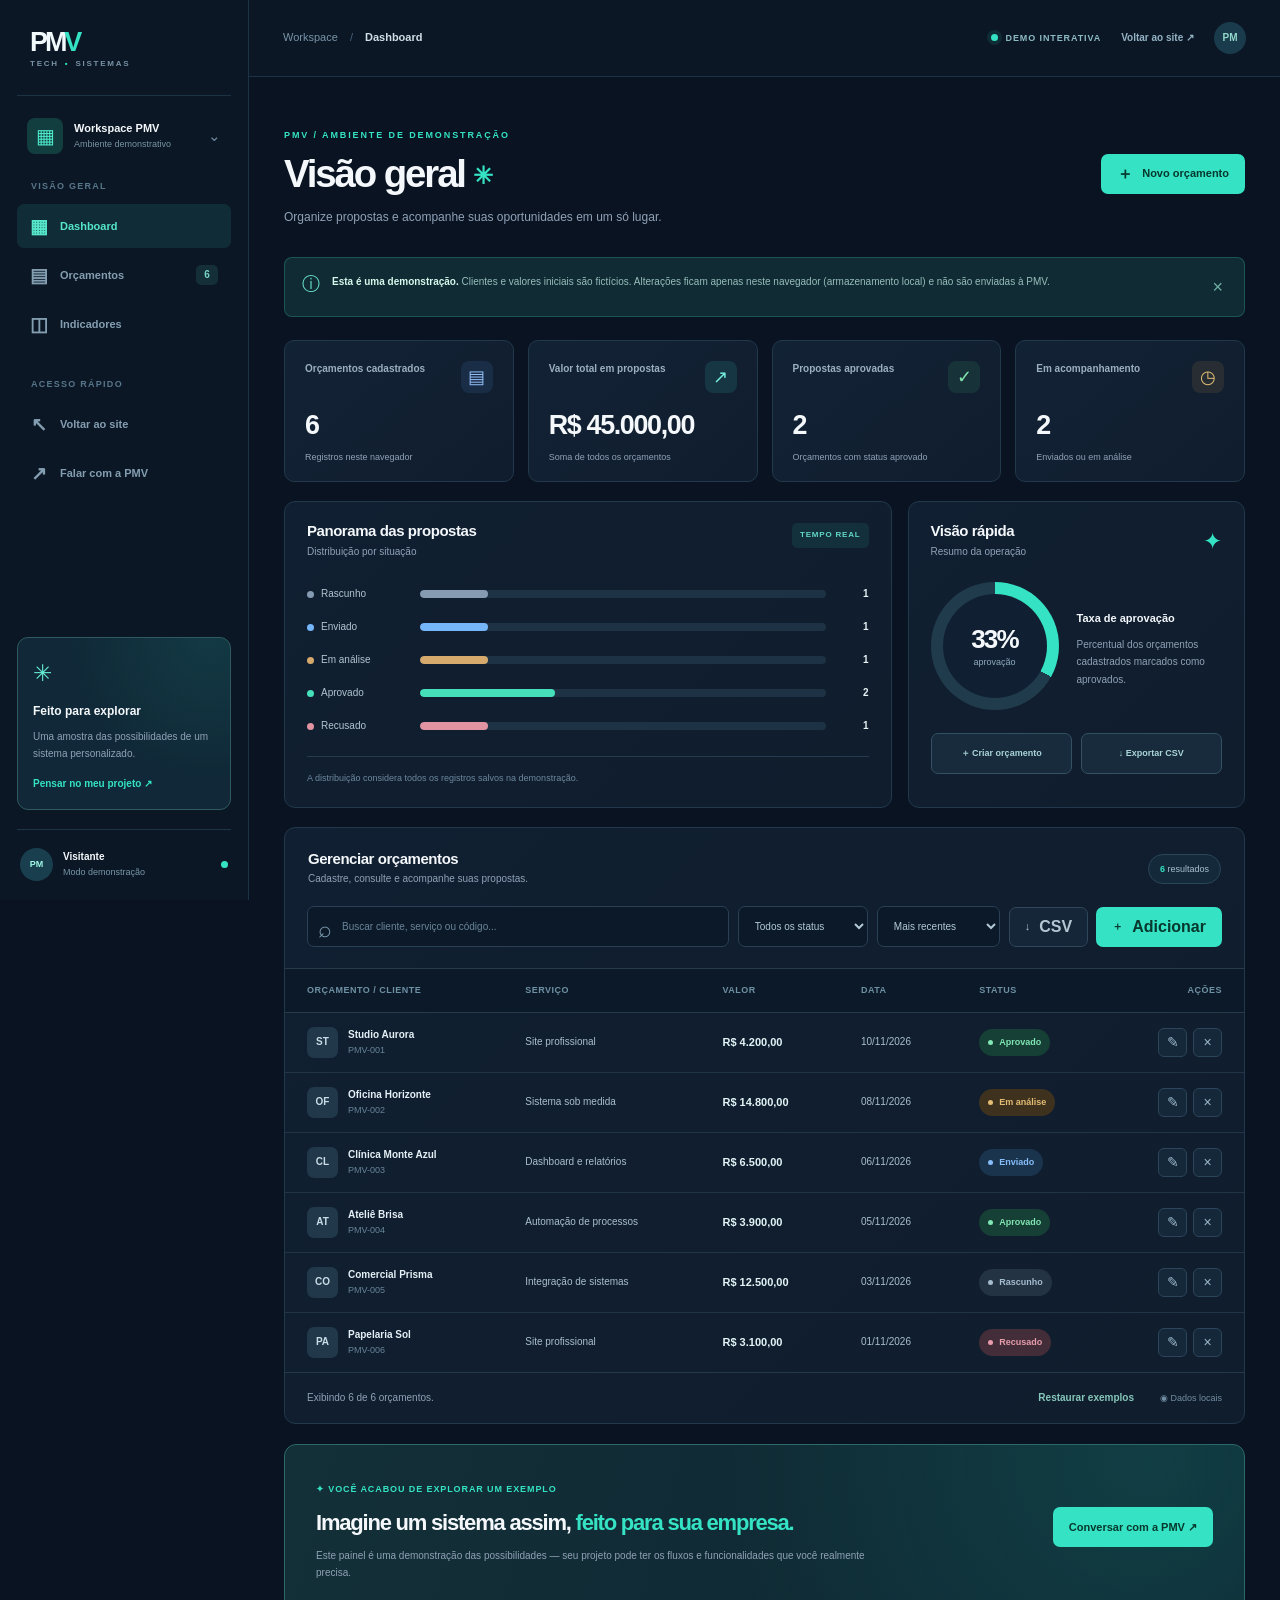
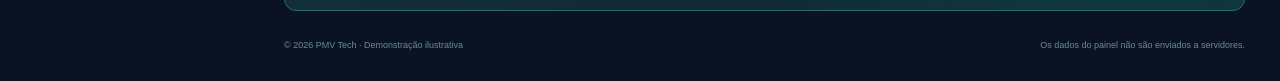
==== demonstracao.html @ 5a3179e1 "feat: renovar site PMV e adicionar demo de orçamentos Co-Authored-By: Claude Opus 5.5 <noreply@anthr" ====
<!doctype html><html lang="pt-BR"><head><meta charset="utf-8"><meta name="viewport" content="width=device-width,initial-scale=1"><meta name="theme-color" content="#07101b"><meta name="description" content="Demonstração interativa de painel de orçamentos da PMV Tech. Cadastre propostas fictícias, filtre, edite e acompanhe indicadores diretamente no seu navegador."><title>Demonstração de Orçamentos | PMV Tech</title><link rel="icon" href="assets/favicon.svg" type="image/svg+xml"><link rel="stylesheet" href="styles.css"><link rel="stylesheet" href="demo.css"><script src="demo.js" defer></script></head>
<body class="demo-body">
<a class="skip-link" href="#painel">Ir para o painel</a>
<div class="demo-app">
<aside class="demo-sidebar" id="demo-sidebar" aria-label="Menu da demonstração"><div class="sidebar-brand"><a class="brand" href="index.html" aria-label="PMV Tech - voltar ao site"><span class="brand-letter">PM<span>V</span></span><span class="brand-caption">TECH<span>•</span>SISTEMAS</span></a><button class="sidebar-close" id="sidebar-close" aria-label="Fechar menu">×</button></div><div class="sidebar-workspace"><span class="workspace-logo">▦</span><div><strong>Workspace PMV</strong><small>Ambiente demonstrativo</small></div><span class="workspace-chevron">⌄</span></div>
<div class="sidebar-label">VISÃO GERAL</div><nav class="sidebar-nav" aria-label="Navegação do painel"><a class="side-link active" href="#painel" aria-current="page"><span>▦</span> Dashboard</a><a class="side-link" href="#orcamentos"><span>▤</span> Orçamentos <span class="side-count" id="sidebar-count">0</span></a><a class="side-link" href="#insights"><span>◫</span> Indicadores</a></nav>
<div class="sidebar-label second-label">ACESSO RÁPIDO</div><nav class="sidebar-nav" aria-label="Links externos"><a class="side-link" href="index.html"><span>↖</span> Voltar ao site</a><a class="side-link" href="https://www.instagram.com/pmv.tech/" target="_blank" rel="noopener noreferrer"><span>↗</span> Falar com a PMV</a></nav>
<div class="sidebar-bottom"><div class="sidebar-notice"><span>✳</span><strong>Feito para explorar</strong><p>Uma amostra das possibilidades de um sistema personalizado.</p><a href="index.html#contato">Pensar no meu projeto ↗</a></div><div class="sidebar-footer"><span class="profile-icon">PM</span><div><strong>Visitante</strong><small>Modo demonstração</small></div><span class="online-dot"></span></div></div></aside>
<div class="demo-scrim" id="demo-scrim" hidden></div>
<div class="demo-main-wrap"><header class="demo-topbar"><div class="demo-top-left"><button type="button" class="sidebar-open" id="sidebar-open" aria-label="Abrir menu" aria-controls="demo-sidebar" aria-expanded="false">☰</button><span class="breadcrumb">Workspace <span>/</span> <strong>Dashboard</strong></span></div><div class="demo-top-right"><span class="demo-live"><i></i> DEMO INTERATIVA</span><a href="index.html" class="top-back">Voltar ao site ↗</a><span class="top-avatar">PM</span></div></header>
<main class="demo-content" id="painel"><div class="demo-title-line"><div><p class="overline">PMV / AMBIENTE DE DEMONSTRAÇÃO</p><h1>Visão geral <span class="welcome-spark">✳</span></h1><p>Organize propostas e acompanhe suas oportunidades em um só lugar.</p></div><button class="demo-btn demo-btn-primary" id="new-quote-top" type="button"><span>＋</span> Novo orçamento</button></div>
<div class="demo-alert" role="note"><span class="alert-icon">ⓘ</span><p><strong>Esta é uma demonstração.</strong> Clientes e valores iniciais são fictícios. Alterações ficam apenas neste navegador (armazenamento local) e não são enviadas à PMV.</p><button id="dismiss-info" type="button" aria-label="Dispensar aviso">×</button></div>
<div class="demo-stats" aria-label="Indicadores gerais"><article class="stat-card"><div class="stat-card-top"><span>Orçamentos cadastrados</span><span class="stat-icon blue">▤</span></div><strong id="stat-count">0</strong><p>Registros neste navegador</p></article><article class="stat-card"><div class="stat-card-top"><span>Valor total em propostas</span><span class="stat-icon teal">↗</span></div><strong id="stat-value">R$ 0,00</strong><p>Soma de todos os orçamentos</p></article><article class="stat-card"><div class="stat-card-top"><span>Propostas aprovadas</span><span class="stat-icon green">✓</span></div><strong id="stat-approved">0</strong><p>Orçamentos com status aprovado</p></article><article class="stat-card"><div class="stat-card-top"><span>Em acompanhamento</span><span class="stat-icon gold">◷</span></div><strong id="stat-open">0</strong><p>Enviados ou em análise</p></article></div>
<div class="demo-midgrid" id="insights"><section class="dashboard-panel summary-chart"><div class="panel-header"><div><h2>Panorama das propostas</h2><p>Distribuição por situação</p></div><span class="panel-header-meta">TEMPO REAL</span></div><div class="status-bars" id="status-bars" aria-label="Distribuição de orçamentos por status"></div><div class="bar-footnote">A distribuição considera todos os registros salvos na demonstração.</div></section><section class="dashboard-panel quick-panel"><div class="panel-header"><div><h2>Visão rápida</h2><p>Resumo da operação</p></div><span class="quick-emoji">✦</span></div><div class="quick-ring-wrap"><div class="quick-ring" id="approval-ring"><div><strong id="approval-percent">0%</strong><span>aprovação</span></div></div><div class="quick-text"><strong>Taxa de aprovação</strong><p>Percentual dos orçamentos cadastrados marcados como aprovados.</p></div></div><div class="quick-actions"><button id="new-quote-small" type="button">＋ Criar orçamento</button><button id="export-csv-small" type="button">↓ Exportar CSV</button></div></section></div>
<section class="dashboard-panel budget-section" id="orcamentos"><div class="panel-header budget-heading"><div><h2>Gerenciar orçamentos</h2><p>Cadastre, consulte e acompanhe suas propostas.</p></div><div class="budget-count-label"><span id="result-count">0</span> resultados</div></div><div class="budget-toolbar"><label class="search-field"><span class="search-glyph">⌕</span><input id="quote-search" type="search" placeholder="Buscar cliente, serviço ou código..." aria-label="Pesquisar orçamentos"></label><label class="toolbar-select"><span class="sr-only">Filtrar por status</span><select id="status-filter"><option value="todos">Todos os status</option><option value="Rascunho">Rascunho</option><option value="Enviado">Enviado</option><option value="Em análise">Em análise</option><option value="Aprovado">Aprovado</option><option value="Recusado">Recusado</option></select></label><label class="toolbar-select"><span class="sr-only">Ordenar</span><select id="sort-filter"><option value="recentes">Mais recentes</option><option value="antigos">Mais antigos</option><option value="maior">Maior valor</option><option value="menor">Menor valor</option><option value="cliente">Cliente (A–Z)</option></select></label><div class="toolbar-end"><button class="demo-btn demo-btn-subtle" type="button" id="export-csv">↓ <span>CSV</span></button><button class="demo-btn demo-btn-primary" type="button" id="new-quote">＋ <span>Adicionar</span></button></div></div>
<div class="table-scroll"><table class="quote-table"><thead><tr><th>ORÇAMENTO / CLIENTE</th><th>SERVIÇO</th><th>VALOR</th><th>DATA</th><th>STATUS</th><th class="actions-col">AÇÕES</th></tr></thead><tbody id="quote-table-body"></tbody></table></div>
<div class="empty-state" id="empty-state" hidden><span class="empty-icon">⌕</span><h3>Nenhum orçamento encontrado</h3><p>Tente outra pesquisa, ajuste o filtro ou cadastre um novo orçamento.</p><button type="button" id="empty-reset" class="demo-btn demo-btn-subtle">Limpar filtros</button></div><div class="table-bottom"><p>Exibindo <span id="visible-count">0</span> de <span id="total-count">0</span> orçamentos.</p><div class="table-bottom-right"><button type="button" class="text-reset" id="reset-demo">Restaurar exemplos</button><span class="storage-mark">◉ Dados locais</span></div></div></section>
<div class="demo-final-cta"><div><span>✦ VOCÊ ACABOU DE EXPLORAR UM EXEMPLO</span><h2>Imagine um sistema assim, <em>feito para sua empresa.</em></h2><p>Este painel é uma demonstração das possibilidades — seu projeto pode ter os fluxos e funcionalidades que você realmente precisa.</p></div><a href="index.html#contato" class="demo-btn demo-btn-primary">Conversar com a PMV ↗</a></div>
<footer class="demo-footer"><span>© <span id="demo-year">2026</span> PMV Tech · Demonstração ilustrativa</span><span>Os dados do painel não são enviados a servidores.</span></footer></main></div></div>
<div id="quote-modal" class="modal-overlay" hidden><div class="quote-modal" role="dialog" aria-modal="true" aria-labelledby="modal-title" tabindex="-1"><div class="modal-top"><div><span>PMV TECH · ORÇAMENTOS</span><h2 id="modal-title">Novo orçamento</h2></div><button type="button" class="modal-close" id="modal-close" aria-label="Fechar formulário">×</button></div><form id="quote-form"><input type="hidden" id="quote-id"><div class="modal-fields"><label>Nome do cliente <span>*</span><input id="quote-client" type="text" maxlength="100" placeholder="Ex.: Empresa Horizonte" required></label><label>Serviço <span>*</span><select id="quote-service" required><option value="">Selecione</option><option>Sistema sob medida</option><option>Site profissional</option><option>Automação de processos</option><option>Dashboard e relatórios</option><option>Integração de sistemas</option><option>Outro serviço</option></select></label><label>Valor (R$) <span>*</span><input id="quote-value" type="number" min="0.01" max="999999999" step="0.01" placeholder="Ex.: 3500.00" required></label><label>Data <span>*</span><input id="quote-date" type="date" required></label><label>Status <span>*</span><select id="quote-status" required><option>Rascunho</option><option>Enviado</option><option>Em análise</option><option>Aprovado</option><option>Recusado</option></select></label><label class="notes-field">Observações <small>(opcional)</small><textarea id="quote-notes" rows="3" maxlength="600" placeholder="Detalhes importantes deste orçamento..."></textarea></label></div><div class="modal-footer"><button class="demo-btn demo-btn-subtle" type="button" id="modal-cancel">Cancelar</button><button class="demo-btn demo-btn-primary" type="submit" id="modal-save">Salvar orçamento</button></div></form></div></div>
<div class="toast" id="toast" role="status" aria-live="polite"></div>
</body></html>
---- styles.css ----
:root{--bg:#070d18;--bg-2:#091322;--surface:#0c1727;--surface-2:#101e30;--white:#f4f8fb;--muted:#91a2b7;--soft:#b8c8d8;--border:rgba(156,190,221,.125);--teal:#35e3c4;--teal-d:#16a88f;--blue:#68a8ff;--max:1200px;--shadow:0 36px 100px rgba(0,0,0,.35)}
*,*::before,*::after{box-sizing:border-box}html{scroll-behavior:smooth;scroll-padding-top:95px}body{margin:0;min-width:320px;background:var(--bg);color:var(--white);font-family:'DM Sans',Arial,sans-serif;line-height:1.6;-webkit-font-smoothing:antialiased}body.no-scroll{overflow:hidden}a{color:inherit;text-decoration:none}button,input,select,textarea{font:inherit}button{cursor:pointer}a,button,input,select,textarea,summary{outline-offset:4px}::selection{background:#16a88f;color:#001d1b}img,svg{max-width:100%}svg{display:block}h1,h2,h3,h4,p{margin:0}h1,h2,h3{font-family:'Manrope','DM Sans',sans-serif;letter-spacing:-.055em}h2{font-size:clamp(2.4rem,4.1vw,4.3rem);font-weight:800;line-height:1.12}h3{font-size:1.25rem;line-height:1.32}p{color:var(--muted)}.container{width:min(var(--max),calc(100% - 64px));margin-inline:auto}.section{position:relative}.skip-link{position:absolute;top:-100px;left:16px;z-index:999;background:var(--teal);color:#031710;padding:10px 16px;border-radius:8px}.skip-link:focus{top:8px}.ambient{position:absolute;border-radius:50%;filter:blur(95px);pointer-events:none;z-index:0}.ambient-a{width:360px;height:360px;background:rgba(25,108,129,.1);top:-190px;left:30%}.ambient-b{width:420px;height:600px;background:rgba(12,76,140,.095);top:320px;right:-230px}.gradient-text{background:linear-gradient(106deg,#73f1d8 5%,#39d7c2 43%,#7aaefa 96%);-webkit-background-clip:text;background-clip:text;color:transparent}.overline{display:inline-block;color:var(--teal);font-weight:800;font-size:11px;letter-spacing:.21em;margin-bottom:24px}.heading-muted{color:#7e93aa}.reveal{opacity:0;transform:translateY(24px);transition:opacity .7s ease,transform .7s cubic-bezier(.2,.7,.2,1)}.reveal.is-visible{opacity:1;transform:none}.btn{display:inline-flex;align-items:center;justify-content:center;gap:23px;min-height:54px;padding:0 24px;border-radius:10px;border:1px solid transparent;font-weight:800;font-size:13px;white-space:nowrap;transition:transform .2s,border-color .2s,background .2s,box-shadow .2s}.btn:hover{transform:translateY(-3px)}.btn span{font-size:20px;font-weight:500;line-height:1}.btn-primary{background:var(--teal);color:#02231e;box-shadow:0 8px 30px rgba(43,222,187,.15)}.btn-primary:hover{background:#7ef0d8;box-shadow:0 14px 38px rgba(43,222,187,.25)}.btn-outline{border-color:rgba(175,206,225,.25);background:rgba(255,255,255,.035);color:var(--white)}.btn-outline:hover{border-color:var(--teal);background:rgba(53,227,196,.08)}.text-link{color:var(--teal);font-size:13px;font-weight:800}.site-header{height:84px;display:flex;align-items:center;position:relative;z-index:50;border-bottom:1px solid rgba(184,206,229,.07);background:rgba(7,13,24,.83);backdrop-filter:blur(20px);-webkit-backdrop-filter:blur(20px);position:sticky;top:0}.header-inner{display:flex;align-items:center;justify-content:space-between;gap:30px;height:100%}.brand{display:flex;flex-direction:column;align-items:flex-start;justify-content:center;flex:0 0 auto;line-height:1}.brand-letter{font-family:'Manrope',sans-serif;font-size:29px;font-weight:800;letter-spacing:-.115em;color:#f0f9fb}.brand-letter span{color:var(--teal);margin-right:.12em}.brand-caption{display:flex;align-items:center;gap:6px;margin-top:4px;color:#7993a6;font-size:8px;font-weight:800;letter-spacing:.22em}.brand-caption span{color:var(--teal)}.primary-nav{display:flex;align-items:center;gap:29px;margin-left:auto}.primary-nav>a{font-size:12px;font-weight:700;color:#acbfd0;transition:color .2s}.primary-nav>a:hover,.primary-nav>a:focus-visible{color:var(--teal)}.header-cta{height:41px;padding:0 16px;display:flex;align-items:center;gap:23px;border:1px solid rgba(53,227,196,.35);border-radius:8px;color:var(--teal);font-weight:800;font-size:11px;white-space:nowrap;transition:background .2s}.header-cta:hover{background:rgba(53,227,196,.1)}.header-cta span{font-size:17px}.menu-toggle,.nav-mobile-contact{display:none!important}
/* HERO */
.hero{overflow:hidden;padding-top:103px;background:radial-gradient(ellipse 47% 66% at 77% 45%,rgba(15,90,122,.16),transparent 80%),radial-gradient(ellipse 46% 43% at 12% 23%,rgba(22,90,133,.07),transparent 78%)}.hero:before{content:'';position:absolute;top:0;right:0;width:58%;height:650px;background-image:linear-gradient(rgba(96,148,191,.052) 1px,transparent 1px),linear-gradient(90deg,rgba(96,148,191,.052) 1px,transparent 1px);background-size:38px 38px;mask-image:linear-gradient(90deg,transparent,black 40%,transparent 99%);pointer-events:none}.hero-layout{position:relative;display:grid;grid-template-columns:minmax(0,1fr) minmax(0,1.13fr);align-items:center;gap:52px;min-height:620px;padding-bottom:100px}.hero-copy{position:relative;z-index:5;padding-bottom:32px}.eyebrow{display:inline-flex;align-items:center;gap:10px;color:#a7d8d8;font-size:10px;font-weight:800;letter-spacing:.145em;background:rgba(46,215,194,.055);padding:11px 14px;border:1px solid rgba(53,227,196,.18);border-radius:100px;white-space:nowrap;margin-bottom:26px}.pulse{position:relative;display:inline-block;width:7px;height:7px;background:var(--teal);border-radius:50%;box-shadow:0 0 0 5px rgba(53,227,196,.1)}.hero h1{font-size:clamp(3rem,4.35vw,4.55rem);font-weight:800;line-height:1.105;max-width:620px}.hero-description{margin-top:24px;font-size:15px;line-height:1.85;max-width:507px;color:#9bb0c2}.hero-actions{display:flex;flex-wrap:wrap;gap:12px;margin-top:33px}.hero-proof{display:flex;align-items:center;flex-wrap:wrap;gap:11px;margin-top:48px;color:#7f94a8;font-size:10px;font-weight:700}.hero-proof-line{display:inline-block;width:19px;height:1px;background:var(--teal)}.dot-divider{width:3px;height:3px;background:#4b7185;border-radius:50%}.hero-visual{min-width:0;position:relative;padding:45px 0 30px 14px;perspective:1200px}.product-shell{width:100%;border:1px solid rgba(116,177,191,.25);background:#0b1625;border-radius:15px;overflow:hidden;box-shadow:0 45px 100px rgba(0,0,0,.6),0 0 0 10px rgba(255,255,255,.014),0 0 110px rgba(36,201,172,.045);position:relative;transform:rotateY(-6deg) rotateX(2.5deg);transform-origin:center;transition:transform .65s}.hero-visual:hover .product-shell{transform:rotateY(0deg) rotateX(0deg)}.product-top{display:flex;align-items:center;justify-content:space-between;height:55px;padding:0 18px;border-bottom:1px solid #1c2e40;background:#101d2c}.product-brand{display:flex;align-items:center;gap:17px;color:#a9bcc9;font-size:10px;font-weight:800}.pmv-mini{color:white;font-size:17px;letter-spacing:-.15em}.pmv-mini span{color:var(--teal)}.muted-slash{color:#4d6278}.product-controls{display:flex;align-items:center;gap:12px}.mini-search{width:115px;height:27px;border-radius:5px;background:#15273a;border:1px solid #26394a;color:#6f8ca0;display:flex;gap:7px;align-items:center;padding:0 9px;font-size:15px}.mini-search span{font-size:9px}.mini-avatar{width:26px;height:26px;border-radius:50%;background:#20465a;color:#8debd8;font-size:8px;font-weight:800;display:grid;place-items:center}.product-main{display:grid;grid-template-columns:46px 1fr}.product-side{display:flex;flex-direction:column;align-items:center;gap:11px;padding-top:17px;background:#0d1928;border-right:1px solid #1a2d40}.side-icon{width:30px;height:30px;display:grid;place-items:center;font-size:15px;color:#5c7890;border-radius:5px}.side-icon.active{background:rgba(47,217,187,.12);color:var(--teal)}.product-body{padding:23px 23px 17px;min-width:0;background:radial-gradient(circle at 78% 0,rgba(35,99,105,.09),transparent 55%)}.product-heading{display:flex;align-items:center;justify-content:space-between;gap:14px}.product-heading>div{display:flex;flex-direction:column;gap:6px}.product-heading small{font-size:8px;font-weight:800;letter-spacing:.17em;color:#6f9caa}.product-heading strong{font-family:'Manrope',sans-serif;font-size:17px;letter-spacing:-.035em}.product-period{font-size:9px;font-weight:700;color:#91aab9;padding:7px 10px;border:1px solid #2c3e50;border-radius:6px;white-space:nowrap}.product-period b{padding-left:10px}.mini-metrics{display:grid;grid-template-columns:repeat(3,minmax(0,1fr));gap:9px;margin-top:20px}.mini-metric{display:flex;flex-direction:column;align-items:flex-start;min-height:105px;padding:13px 13px 10px;background:#111e30;border:1px solid #26374a;border-radius:7px}.mini-metric small{font-size:9px;color:#8a9eaf}.mini-metric strong{font-family:'Manrope',sans-serif;font-size:25px;font-weight:800;line-height:1.6;letter-spacing:-.05em}.mini-positive,.mini-neutral{color:#6edac2;font-size:8px;font-weight:700}.mini-neutral{color:#cfb875}.mini-chart-card{margin-top:10px;background:#111e30;border:1px solid #26374a;border-radius:7px;padding:13px 14px 12px}.mini-chart-title{display:flex;justify-content:space-between;align-items:flex-start;gap:10px}.mini-chart-title>div{display:flex;flex-direction:column;gap:3px}.mini-chart-title strong{font-size:10px}.mini-chart-title span{color:#7d91a6;font-size:8px}.chart-legend{display:flex;align-items:center;gap:5px;white-space:nowrap}.chart-legend i{width:6px;height:6px;border-radius:50%;background:var(--teal)}.hero-chart{width:100%;height:132px;margin-top:9px}.chart-days{display:flex;justify-content:space-between;color:#6e879b;font-size:7px;font-weight:800;letter-spacing:.08em}.mini-table{margin-top:10px;border:1px solid #26374a;border-radius:7px;padding:12px 14px 7px;background:#111e30}.mini-table-head{display:flex;justify-content:space-between;font-size:9px;margin-bottom:9px}.mini-table-head>span{color:var(--teal);font-size:8px}.mini-row{display:flex;align-items:center;gap:10px;padding:7px 0;border-top:1px solid #243347}.mini-row-icon{width:27px;height:27px;border-radius:5px;background:#153e3c;color:var(--teal);display:grid;place-items:center;font-size:13px}.mini-row-icon.blue{color:#8ebbf9;background:#203449}.mini-row-main{font-size:9px;font-weight:800;flex:1}.mini-row-main small{display:block;font-size:8px;color:#798da3;font-weight:500}.status-chip{font-size:8px;padding:3px 6px;border-radius:100px}.status-chip.green{background:#113f39;color:#80d8bc}.status-chip.gold{background:#3e321e;color:#d9b86d}.floating-square{position:absolute;width:60px;height:60px;border:1px solid rgba(51,226,194,.12);transform:rotate(25deg);pointer-events:none}.floating-square-a{top:10px;right:-18px}.floating-square-b{bottom:-8px;left:-35px;width:93px;height:93px;transform:rotate(40deg)}.hero-float{display:flex;align-items:center;gap:10px;position:absolute;z-index:3;background:rgba(17,32,48,.95);border:1px solid rgba(85,158,171,.32);border-radius:9px;padding:10px 14px;box-shadow:0 18px 36px rgba(0,0,0,.28)}.hero-float-top{top:8px;right:-25px}.hero-float-bottom{bottom:2px;left:-35px}.hero-float strong{display:block;font-size:10px;white-space:nowrap}.hero-float small{font-size:8px;color:#87a7b1}.float-glyph{font-size:19px;color:var(--teal);display:grid;place-items:center;width:29px;height:29px;background:rgba(53,227,196,.1);border-radius:7px}.float-glyph.arrow{color:#9ac3ff;background:rgba(94,158,252,.1)}.hero-bottom{position:relative;display:flex;align-items:center;gap:16px;min-height:84px;border-top:1px solid var(--border);font-size:10px;letter-spacing:.11em;font-weight:800;color:#60798f}.hero-bottom>i{width:3px;height:3px;background:#406c79;border-radius:50%}.hero-bottom-scroll{margin-left:auto;display:flex;align-items:center;gap:20px;color:#8ba1b1}.hero-bottom-scroll span{font-size:9px}
/* SERVICES */
.feature-section{padding:125px 0;background:linear-gradient(180deg,#08101d,#0a1423)}.section-heading{display:flex;justify-content:space-between;align-items:end;gap:60px;margin-bottom:49px}.section-sidecopy{max-width:365px;font-size:14px;line-height:1.9;margin-bottom:5px}.service-grid{display:grid;grid-template-columns:1.25fr 1fr 1fr;gap:15px}.service-card{position:relative;min-height:263px;padding:28px;border:1px solid var(--border);border-radius:14px;background:#0e1a2b;overflow:hidden;transition:border-color .2s,transform .25s}.service-card:hover{border-color:rgba(53,227,196,.35);transform:translateY(-4px)}.service-featured{grid-row:span 2;min-height:542px;background:radial-gradient(circle at 70% 100%,rgba(15,179,149,.16),transparent 56%),linear-gradient(130deg,#11293a,#0d1e31 65%)}.service-icon{display:grid;place-items:center;width:45px;height:45px;font-size:23px;color:#8de9dc;background:#163b43;border:1px solid rgba(54,219,196,.15);border-radius:10px;margin-bottom:29px}.service-icon.icon-highlight{width:51px;height:51px;font-size:25px}.service-number{position:absolute;top:39px;right:27px;font-size:8px;letter-spacing:.13em;color:#5c7c90;font-weight:800}.service-card h3{font-size:22px;letter-spacing:-.04em}.service-card p{font-size:12px;line-height:1.9;margin-top:12px;max-width:330px}.service-featured h3{font-size:30px;max-width:240px}.service-featured p{font-size:13px}.service-tags{display:flex;gap:6px;margin-top:22px;flex-wrap:wrap}.service-tags span{font-size:9px;color:#a4ddd9;border:1px solid rgba(63,199,177,.18);padding:6px 9px;border-radius:6px;background:rgba(56,210,184,.065)}.service-link{position:absolute;bottom:26px;right:27px;width:30px;height:30px;display:grid;place-items:center;border:1px solid rgba(138,182,195,.26);border-radius:8px;color:var(--teal);font-size:18px;transition:background .2s}.service-link:hover{background:rgba(53,227,196,.13)}.service-featured .service-link{bottom:29px}.service-decoration{position:absolute;bottom:-18px;left:32px;right:60px;height:183px;border:1px solid rgba(83,182,187,.19);border-radius:14px 14px 0 0;background:rgba(7,23,33,.62);box-shadow:0 0 60px rgba(25,169,153,.085);overflow:hidden;transform:rotate(-5deg);transform-origin:bottom left}.deco-window{padding:16px 19px}.deco-window>span{display:inline-block;background:#3c5f67;width:5px;height:5px;margin-right:5px;border-radius:50%}.deco-window>span:first-child{background:var(--teal)}.deco-bars{height:115px;display:flex;align-items:end;gap:13px;padding:17px 15px;border-top:1px solid #26404c;margin-top:9px}.deco-bars i{flex:1;border-radius:4px 4px 0 0;background:linear-gradient(0deg,rgba(49,226,195,.13),rgba(49,226,195,.77))}.deco-bars i:nth-child(1){height:48%}.deco-bars i:nth-child(2){height:67%}.deco-bars i:nth-child(3){height:57%}.deco-bars i:nth-child(4){height:94%}
/* DEMONSTRATION */
.demo-section{padding:115px 0;background:#091120}.demo-grid{display:grid;grid-template-columns:minmax(0,1fr) minmax(0,1.05fr);gap:100px;align-items:center}.demo-copy h2{max-width:520px}.demo-copy>p:not(.overline){max-width:510px;font-size:14px;line-height:1.95;margin-top:25px}.check-list{padding:0;margin:30px 0 34px;list-style:none;display:grid;gap:15px}.check-list li{color:#afc2d0;font-size:12px;display:flex;align-items:center;gap:12px}.check-list li span{color:var(--teal);width:22px;height:22px;border-radius:6px;background:rgba(53,227,196,.11);display:grid;place-items:center;font-size:12px}.demo-caveat{display:block;max-width:440px;font-size:10px;line-height:1.7;color:#638298;margin-top:18px}.demo-showcase{padding:25px;background:radial-gradient(circle at 50% 44%,rgba(44,215,183,.17),transparent 60%);position:relative}.demo-showcase:before{content:'';position:absolute;inset:0;border:1px dashed rgba(83,199,194,.13);border-radius:22px}.showcase-grid{display:grid;grid-template-columns:1.05fr .95fr;grid-template-rows:230px auto;gap:13px;position:relative;transform:rotate(-2deg)}.showcase-card{overflow:hidden;border-radius:12px;border:1px solid rgba(137,185,196,.19);padding:20px}.card-dark{background:#101f31}.showcase-top{display:flex;justify-content:space-between;color:#99b6c3;font-size:11px}.triple-dots{font-size:21px;letter-spacing:2px;line-height:.5}.card-dark>strong{font-family:'Manrope',sans-serif;font-weight:800;display:block;font-size:27px;margin-top:12px;letter-spacing:-.04em}.card-dark>small{color:#7795a4;font-size:9px}.showcase-bars{display:flex;gap:9px;align-items:end;height:86px;margin-top:7px;border-bottom:1px solid #254357}.showcase-bars i{display:block;flex:1;min-width:0;border-radius:3px 3px 0 0;background:linear-gradient(0deg,#156a73,#47e2c2)}.showcase-axis{display:flex;justify-content:space-between;font-size:8px;color:#5f8297;margin-top:7px}.card-accent{background:#46e7c7;color:#06302a;display:flex;flex-direction:column;justify-content:flex-end;position:relative}.card-accent>span:not(.big-symbol){font-size:10px;font-weight:800;position:relative;z-index:1}.card-accent>strong{font-size:23px;letter-spacing:-.06em;line-height:1.1;position:relative;z-index:1}.big-symbol{font-family:'Manrope',sans-serif;position:absolute;top:6px;right:16px;font-size:62px;line-height:1}.circle-orbit{position:absolute;width:190px;height:190px;border:1px solid rgba(2,63,53,.18);border-radius:50%;top:-46px;left:-49px;box-shadow:0 0 0 25px rgba(2,63,53,.06),0 0 0 54px rgba(2,63,53,.04)}.card-wide{grid-column:1/-1;display:flex;align-items:center;gap:18px;background:#101e2d}.status-orb{display:grid;place-items:center;border-radius:9px;background:rgba(53,227,196,.12);color:var(--teal);font-size:20px;width:52px;height:52px;flex:0 0 52px}.card-wide strong{font-size:12px}.card-wide p{font-size:10px;margin-top:3px}.right-arrow{margin-left:auto;color:var(--teal);font-size:22px}
/* STEPS */
.steps-section{padding:125px 0;background:#0b1625}.steps-grid{display:grid;grid-template-columns:repeat(4,1fr);border-top:1px solid var(--border);border-bottom:1px solid var(--border)}.step-card{position:relative;padding:31px 28px 42px 0;min-height:255px}.step-card:not(:last-child){border-right:1px solid var(--border);margin-right:26px}.step-index{font-family:'Manrope',sans-serif;font-size:36px;font-weight:800;line-height:1;letter-spacing:-.08em;color:#29465b}.step-rule{display:block;width:25px;height:2px;background:var(--teal);margin-top:20px;margin-bottom:28px}.step-card h3{font-size:18px}.step-card p{font-size:12px;line-height:1.85;margin-top:13px}
/* ABOUT */
.about-section{padding:125px 0;background:radial-gradient(circle at 15% 50%,rgba(15,114,127,.11),transparent 44%),#09111f}.about-grid{display:grid;grid-template-columns:.98fr 1.02fr;gap:105px;align-items:center}.about-emblem{aspect-ratio:1/1;max-width:450px;display:grid;place-items:center;position:relative;margin-inline:auto}.emblem-ring{position:absolute;border:1px solid rgba(65,215,196,.2);border-radius:50%;inset:11%}.ring-two{inset:0;border-color:rgba(65,215,196,.09);border-style:dashed;animation:slow-spin 70s linear infinite}.ring-one:before,.ring-one:after{content:'';position:absolute;width:10px;height:10px;border-radius:50%;background:var(--teal);box-shadow:0 0 24px var(--teal)}.ring-one:before{top:9%;left:16%}.ring-one:after{bottom:10%;right:12%;width:6px;height:6px;opacity:.45}.emblem-brand{font:800 clamp(4rem,8vw,7rem)/1 'Manrope',sans-serif;letter-spacing:-.14em;text-shadow:0 0 40px rgba(19,223,184,.1)}.emblem-brand span{color:var(--teal)}.emblem-tag{position:absolute;padding:9px 14px;font-size:8px;font-weight:800;letter-spacing:.18em;color:#82b8b9;border:1px solid rgba(61,178,171,.24);background:#0d1e2c;border-radius:100px}.tag-one{top:10%;right:-5%}.tag-two{bottom:16%;left:-4%}.about-copy h2{max-width:530px}.about-copy>p:not(.overline){font-size:14px;line-height:1.95;margin-top:25px;max-width:600px}.about-copy>p:not(.overline)+p{margin-top:16px}.about-values{display:grid;grid-template-columns:repeat(3,1fr);gap:15px;margin-top:37px;padding-top:25px;border-top:1px solid var(--border)}.about-values>div{display:flex;flex-direction:column;gap:5px}.about-values span{color:var(--teal);font-size:10px;font-weight:800}.about-values strong{font-family:'Manrope',sans-serif;font-size:13px}.about-values small{color:#7490a3;font-size:10px;line-height:1.5}
/* FAQ */
.faq-section{padding:125px 0;background:#0b1625}.faq-grid{display:grid;grid-template-columns:.85fr 1.15fr;gap:120px}.faq-side{margin-top:25px;font-size:14px;max-width:330px;line-height:1.8}.faq-list{border-top:1px solid var(--border)}.faq-list details{border-bottom:1px solid var(--border)}.faq-list summary{list-style:none;cursor:pointer;font-size:14px;font-weight:800;display:flex;justify-content:space-between;gap:15px;align-items:center;padding:25px 0}.faq-list summary::-webkit-details-marker{display:none}.faq-list summary span{color:var(--teal);font-size:23px;font-weight:400;transition:transform .2s}.faq-list details[open] summary span{transform:rotate(45deg)}.faq-list details p{font-size:12px;line-height:1.9;padding:0 32px 23px 0;max-width:540px}
/* CONTACT */
.contact-section{padding:115px 0 125px;background:#08111e}.contact-card{display:flex;align-items:center;justify-content:space-between;position:relative;overflow:hidden;min-height:330px;padding:54px 65px;border:1px solid rgba(77,227,196,.25);border-radius:18px;background:radial-gradient(circle at 86% 48%,rgba(28,198,165,.22),transparent 36%),linear-gradient(130deg,#122e37,#0e2330 65%,#102334)}.contact-copy{position:relative;z-index:2;max-width:720px}.contact-copy .overline{margin-bottom:15px}.contact-copy h2{font-size:clamp(2.35rem,4.1vw,4.35rem)}.contact-copy h2 span{color:var(--teal)}.contact-copy>p:not(.overline){font-size:13px;margin-top:19px;max-width:560px}.contact-buttons{display:flex;flex-wrap:wrap;gap:12px;margin-top:29px}.contact-symbol{font-size:170px;line-height:1;color:rgba(55,235,197,.29);position:absolute;right:50px;top:37px;font-family:'Manrope',sans-serif}.contact-glow{position:absolute;width:300px;height:300px;border-radius:50%;background:rgba(45,209,181,.13);filter:blur(70px);right:4%;top:-90px}.briefing-panel{scroll-margin-top:100px;display:grid;gap:26px;margin-top:24px;padding:35px 40px;border:1px solid var(--border);border-radius:15px;background:#0e1b2a}.briefing-heading{display:flex;justify-content:space-between;gap:20px;align-items:center}.briefing-heading .overline{margin-bottom:7px}.briefing-heading h3{font-size:21px}.briefing-heading p:not(.overline){margin-top:5px;font-size:12px}.form-lock{font-size:10px;color:#779aa7}.briefing-form{display:grid;grid-template-columns:1fr 1fr;gap:18px}.briefing-form label{display:flex;flex-direction:column;gap:9px;color:#bdcddb;font-size:11px;font-weight:800}.briefing-form label.form-wide{grid-column:1/-1}.briefing-form input,.briefing-form select,.briefing-form textarea{width:100%;border:1px solid #293e51;background:#101f30;border-radius:8px;color:#e1eaf0;padding:13px 15px;font-weight:500;font-size:12px;outline:none;min-height:47px;transition:border-color .2s;resize:vertical}.briefing-form input:focus,.briefing-form select:focus,.briefing-form textarea:focus{border-color:var(--teal)}.briefing-form input::placeholder,.briefing-form textarea::placeholder{color:#6b8598}.briefing-footer{grid-column:1/-1;display:flex;align-items:center;justify-content:space-between;gap:20px}.briefing-footer>span{font-size:10px;color:#66869b;max-width:360px}.briefing-result{display:flex;align-items:center;justify-content:space-between;gap:20px;padding:14px;border-radius:8px;background:rgba(53,227,196,.08);border:1px solid rgba(53,227,196,.2)}.briefing-result[hidden]{display:none}.briefing-result p{font-size:12px;color:#a9eadf}.site-footer{padding:60px 0 0;background:#070e19;border-top:1px solid var(--border)}.footer-top{display:flex;justify-content:space-between;gap:40px;padding-bottom:68px}.footer-top>div:first-child{max-width:300px}.footer-top>div:first-child p{font-size:12px;margin-top:23px;line-height:1.8}.footer-links{display:flex;gap:100px}.footer-links>div{display:flex;flex-direction:column;align-items:flex-start;gap:12px}.footer-links strong{font-size:12px;margin-bottom:8px}.footer-links a{font-size:12px;color:#829bb0;transition:color .2s}.footer-links a:hover{color:var(--teal)}.footer-bottom{display:flex;align-items:center;justify-content:space-between;gap:16px;min-height:70px;border-top:1px solid var(--border);font-size:10px;color:#658095}.accent{color:var(--teal)}@keyframes slow-spin{to{transform:rotate(360deg)}}
/* TABLET */
@media(max-width:1100px){.primary-nav{gap:17px}.primary-nav>a{font-size:11px}.header-cta{font-size:10px;gap:9px}.hero-layout{gap:28px}.hero h1{font-size:clamp(3rem,4.8vw,4rem)}.hero-float-top{right:-8px}.demo-grid{gap:55px}.about-grid{gap:60px}.faq-grid{gap:60px}}
@media(max-width:900px){.container{width:min(var(--max),calc(100% - 40px))}.site-header{height:76px}.header-cta{margin-left:auto}.menu-toggle{display:flex!important;width:40px;height:40px;flex-direction:column;justify-content:center;align-items:center;gap:5px;border:1px solid var(--border);border-radius:8px;background:#122436}.menu-toggle span{width:17px;height:2px;border-radius:2px;background:#e8f4f7}.primary-nav{display:none;position:absolute;top:76px;left:0;right:0;padding:20px;background:#0c1a2b;border-bottom:1px solid #284255;box-shadow:0 22px 40px rgba(0,0,0,.3);flex-direction:column;align-items:stretch;gap:0}.primary-nav.open{display:flex}.primary-nav>a{font-size:13px;padding:13px 5px}.nav-mobile-contact{display:block!important;color:var(--teal)!important}.hero{padding-top:70px}.hero-layout{grid-template-columns:1fr;gap:20px;padding-bottom:60px}.hero-copy{padding-bottom:0}.hero h1{font-size:clamp(3.5rem,7vw,5rem);max-width:710px}.hero-description{max-width:660px}.hero-visual{max-width:680px;margin:35px auto 0;padding:35px 10px 30px}.product-shell{transform:none}.hero-bottom{gap:12px;flex-wrap:wrap;padding:16px 0}.hero-bottom-scroll{display:none}.service-grid{grid-template-columns:1fr 1fr}.service-featured{grid-row:span 2}.demo-grid{grid-template-columns:1fr;gap:35px}.demo-copy{max-width:650px}.demo-showcase{max-width:650px;width:100%;margin:auto}.steps-grid{grid-template-columns:repeat(2,1fr)}.step-card:nth-child(2){border-right:0;margin-right:0}.about-grid{grid-template-columns:1fr;gap:20px}.about-emblem{max-width:330px}.faq-grid{grid-template-columns:1fr;gap:40px}.section-heading{gap:20px}.contact-symbol{opacity:.24}.footer-links{gap:40px}}
@media(max-width:600px){html{scroll-padding-top:76px}.container{width:calc(100% - 36px)}.site-header{height:68px}.primary-nav{top:68px}.brand-letter{font-size:25px}.brand-caption{font-size:7px}.header-cta{display:none}.hero{padding-top:62px}.eyebrow{font-size:8px;white-space:normal;letter-spacing:.09em}.hero h1{font-size:clamp(2.75rem,10vw,4rem);line-height:1.12;letter-spacing:-.065em}.hero-description{font-size:13px;line-height:1.85;margin-top:19px}.hero-actions{gap:10px}.hero-actions .btn{width:100%}.hero-proof{margin-top:26px;font-size:9px;gap:8px}.hero-layout{padding-bottom:35px}.hero-visual{padding:20px 0 35px;margin-top:30px}.product-top{height:43px;padding:0 9px}.product-brand{gap:8px;font-size:8px}.pmv-mini{font-size:15px}.mini-search{display:none}.product-main{grid-template-columns:31px 1fr}.product-body{padding:12px 9px}.product-heading strong{font-size:12px}.product-heading small{font-size:6px}.product-period{font-size:7px;padding:6px}.mini-metrics{gap:4px;margin-top:12px}.mini-metric{min-height:74px;padding:7px}.mini-metric small{font-size:7px}.mini-metric strong{font-size:20px}.mini-metric span{font-size:6px}.mini-chart-card{padding:8px}.hero-chart{height:75px}.mini-chart-title strong{font-size:8px}.mini-chart-title span{font-size:6px}.mini-table{padding:9px}.mini-row-main{font-size:7px}.mini-row-main small{font-size:6px}.mini-table-head{font-size:8px}.status-chip{font-size:6px}.hero-float{padding:6px 8px;gap:5px}.hero-float-top{right:0;top:-10px}.hero-float-bottom{left:0;bottom:0}.hero-float strong{font-size:7px}.hero-float small{font-size:6px}.float-glyph{width:19px;height:19px;font-size:12px}.hero-bottom{font-size:8px;gap:9px}.feature-section,.demo-section,.steps-section,.about-section,.faq-section,.contact-section{padding:75px 0}.section-heading{display:block;margin-bottom:32px}.section-sidecopy{margin-top:22px;font-size:12px}.overline{font-size:9px;margin-bottom:17px}.section h2{font-size:clamp(2.25rem,10vw,3.2rem)}.service-grid{grid-template-columns:1fr}.service-card{min-height:242px;padding:25px}.service-featured{min-height:500px;grid-row:auto}.service-featured h3{font-size:26px}.service-card p{font-size:12px}.service-number{top:35px;right:22px}.showcase-grid{grid-template-rows:188px auto}.demo-showcase{padding:10px}.showcase-card{padding:14px}.card-dark>strong{font-size:20px}.showcase-bars{height:70px;gap:5px}.card-accent>strong{font-size:19px}.card-wide{gap:10px}.card-wide p{font-size:9px}.status-orb{width:34px;height:34px;flex-basis:34px}.steps-grid{grid-template-columns:1fr}.step-card{min-height:auto;padding:25px 0}.step-card:not(:last-child){border-right:0;border-bottom:1px solid var(--border);margin-right:0}.step-rule{margin:14px 0}.about-values{gap:10px}.about-values small{font-size:9px}.tag-one{right:-1%}.tag-two{left:0}.faq-grid{gap:30px}.faq-list summary{font-size:12px;line-height:1.6;padding:19px 0}.contact-card{padding:32px 25px;min-height:340px}.contact-card h2{font-size:clamp(2.2rem,9vw,3.1rem)}.contact-symbol{right:-20px;bottom:-30px;top:auto;font-size:140px}.contact-buttons .btn{width:100%;white-space:normal;text-align:center}.briefing-panel{padding:23px 18px}.briefing-heading{display:block}.form-lock{display:block;margin-top:12px}.briefing-form{grid-template-columns:1fr}.briefing-form label.form-wide,.briefing-footer{grid-column:auto}.briefing-footer{align-items:stretch;flex-direction:column}.briefing-result{align-items:flex-start;flex-direction:column}.footer-top{flex-direction:column;gap:45px;padding-bottom:42px}.footer-links{justify-content:space-between;gap:35px}.footer-bottom{align-items:flex-start;flex-direction:column;justify-content:center;padding:16px 0}.service-decoration{bottom:-8px;height:180px}}
@media(max-width:370px){.hero-proof .dot-divider:nth-of-type(2){display:none}.hero-proof{max-width:280px}.product-side{display:none}.product-main{grid-template-columns:1fr}.showcase-grid{grid-template-columns:1fr;grid-template-rows:200px 145px auto}.card-wide{grid-column:1}.card-accent{justify-content:end}}
@media(prefers-reduced-motion:reduce){html{scroll-behavior:auto}.reveal{opacity:1;transform:none;transition:none}.ring-two{animation:none}.btn,.service-card,.product-shell{transition:none}}

.emblem-logo{position:relative;z-index:1;width:70%;height:auto;filter:drop-shadow(0 0 28px rgba(20,222,185,.1))}
/* Decorative glows stay inside the layout, avoiding horizontal overflow on phones. */
.ambient-a{width:min(360px,70vw)}.ambient-b{right:0;width:min(280px,55vw)}

/* Balanced services mosaic on every viewport. */
@media(min-width:901px){.service-card:nth-child(4){grid-column:2/4}}
@media(min-width:601px) and (max-width:900px){.service-featured{grid-column:1/-1;grid-row:auto;min-height:450px}.service-card:nth-child(4){grid-column:1/-1}}
---- demo.css ----
.demo-body{--sidebar:#0b1725;--canvas:#091321;--panel:#101e2c;--line:#223549;--text:#f2f7fa;background:var(--canvas)}.demo-app{display:flex;min-height:100vh}.demo-sidebar{width:249px;flex:0 0 249px;min-height:100vh;background:var(--sidebar);border-right:1px solid #1c3246;display:flex;flex-direction:column;padding:29px 17px 17px;position:sticky;top:0;height:100vh;z-index:60;overflow-y:auto}.sidebar-brand{padding:0 13px 27px;border-bottom:1px solid #1c3344;display:flex;align-items:center;justify-content:space-between}.sidebar-brand .brand-letter{font-size:27px}.sidebar-workspace{display:flex;align-items:center;gap:11px;padding:22px 10px 25px}.workspace-logo{flex:0 0 36px;width:36px;height:36px;border-radius:8px;display:grid;place-items:center;color:#4ce8c8;background:#133e40;font-size:20px}.sidebar-workspace>div{min-width:0}.sidebar-workspace strong{display:block;font-size:11px;line-height:1.4}.sidebar-workspace small{display:block;font-size:9px;color:#7893a4;white-space:nowrap}.workspace-chevron{margin-left:auto;color:#6f8b9f;font-size:15px}.sidebar-label{padding-left:14px;color:#58768a;font-size:9px;font-weight:800;letter-spacing:.14em;margin-bottom:11px}.second-label{margin-top:31px}.sidebar-nav{display:grid;gap:5px}.side-link{display:flex;align-items:center;gap:12px;padding:12px 13px;min-height:44px;font-weight:700;color:#849eb1;font-size:11px;border-radius:7px;transition:color .2s,background .2s}.side-link:hover{background:#14273a;color:#d5efec}.side-link.active{background:rgba(53,227,196,.11);color:#56e7cb}.side-link>span:first-child{font-size:19px;width:18px;display:grid;place-items:center;line-height:1}.side-count{margin-left:auto;display:grid;place-items:center;min-width:22px;height:20px;padding:0 5px;border-radius:5px;background:#152f38;color:#78d8c8;font-size:10px}.sidebar-bottom{margin-top:auto;padding-top:24px}.sidebar-notice{border:1px solid #2e5a60;border-radius:11px;background:radial-gradient(circle at 90% 0%,rgba(44,217,184,.1),transparent 55%),#102837;padding:17px 15px}.sidebar-notice>span{color:#64ead1;font-size:23px}.sidebar-notice strong{display:block;font-size:12px;margin-top:10px}.sidebar-notice p{font-size:10px;line-height:1.7;margin-top:7px}.sidebar-notice a{display:block;color:var(--teal);font-size:10px;font-weight:800;margin-top:14px}.sidebar-footer{display:flex;align-items:center;gap:10px;margin-top:19px;padding:18px 3px 2px;border-top:1px solid #1e3447}.profile-icon{width:33px;height:33px;display:grid;place-items:center;border-radius:50%;background:#193f4f;color:#a1f8e5;font-size:9px;font-weight:800}.sidebar-footer>div{display:flex;flex-direction:column;flex:1}.sidebar-footer strong{font-size:10px}.sidebar-footer small{font-size:9px;color:#7897a9}.online-dot{width:7px;height:7px;border-radius:50%;background:var(--teal)}.sidebar-open,.sidebar-close{display:none}.demo-main-wrap{min-width:0;flex:1}.demo-topbar{height:77px;border-bottom:1px solid #1e3247;background:#0b1725;display:flex;align-items:center;justify-content:space-between;padding:0 34px;gap:14px}.demo-top-left,.demo-top-right{display:flex;align-items:center;gap:24px}.breadcrumb{font-size:11px;color:#7894a8}.breadcrumb span{color:#476379;padding:0 9px}.breadcrumb strong{color:#d0e0e8}.demo-top-right{gap:20px}.demo-live{font-size:9px;color:#8dbbc4;font-weight:800;letter-spacing:.1em;display:flex;align-items:center;gap:7px}.demo-live i{display:block;width:7px;height:7px;border-radius:50%;background:var(--teal);box-shadow:0 0 0 4px rgba(53,227,196,.1)}.top-back{font-size:10px;font-weight:800;color:#93b2c4;transition:color .2s}.top-back:hover{color:var(--teal)}.top-avatar{width:32px;height:32px;border-radius:50%;background:#1a3b4c;color:#92d8ca;display:grid;place-items:center;font-size:10px;font-weight:800}.demo-content{width:min(1290px,100%);padding:43px 35px 29px;margin-inline:auto}.demo-title-line{display:flex;justify-content:space-between;align-items:center;gap:25px}.demo-title-line .overline{font-size:9px;margin-bottom:9px}.demo-title-line h1{font-size:clamp(2rem,3vw,2.7rem);letter-spacing:-.055em;line-height:1.2}.welcome-spark{color:var(--teal);font-size:24px;vertical-align:middle}.demo-title-line p:not(.overline){font-size:12px;margin-top:11px}.demo-btn{min-height:40px;display:inline-flex;align-items:center;justify-content:center;gap:9px;padding:0 15px;font-weight:800;font-size:11px;border-radius:7px;border:1px solid transparent;white-space:nowrap;transition:background .2s,transform .2s}.demo-btn:hover{transform:translateY(-2px)}.demo-btn-primary{background:var(--teal);color:#07372d}.demo-btn-primary:hover{background:#7af0d8}.demo-btn-subtle{color:#b5c6d3;background:#142638;border:1px solid #30465a}.demo-btn-subtle:hover{background:#1c354a}.demo-btn span{font-size:16px;line-height:1}.demo-alert{display:flex;gap:12px;align-items:flex-start;background:#102b33;border:1px solid rgba(64,213,185,.25);border-radius:8px;padding:15px 17px;margin-top:29px;color:#9fcac8}.alert-icon{color:#69e2ce;font-size:18px;line-height:1.3}.demo-alert p{flex:1;font-size:10px;line-height:1.75;color:#96bdbc}.demo-alert strong{color:#d5f8ec}.demo-alert button{background:none;border:0;color:#6eafa5;font-size:18px;padding:0 4px}.demo-stats{display:grid;grid-template-columns:repeat(4,minmax(0,1fr));gap:14px;margin-top:23px}.stat-card{padding:20px 20px 17px;border:1px solid #22384b;border-radius:10px;background:linear-gradient(140deg,#122235,#101d2e);min-width:0;transition:border-color .2s}.stat-card:hover{border-color:#3d7779}.stat-card-top{display:flex;align-items:flex-start;justify-content:space-between;gap:7px}.stat-card-top>span:first-child{color:#9bb0bf;font-size:10px;font-weight:700}.stat-icon{width:32px;height:32px;flex:0 0 32px;display:grid;place-items:center;border-radius:8px;font-size:18px}.stat-icon.blue{color:#95bff9;background:rgba(89,144,223,.12)}.stat-icon.teal{color:#73efdc;background:rgba(62,223,196,.12)}.stat-icon.green{color:#85e6ae;background:rgba(71,199,113,.12)}.stat-icon.gold{color:#dfbc74;background:rgba(217,160,76,.11)}.stat-card>strong{display:block;font:800 clamp(1.5rem,2.1vw,2.2rem)/1.25 'Manrope',sans-serif;letter-spacing:-.05em;margin-top:16px;overflow-wrap:anywhere}.stat-card>p{font-size:9px;margin-top:7px}.demo-midgrid{display:grid;grid-template-columns:minmax(0,1.35fr) minmax(300px,.75fr);gap:16px;margin-top:19px;scroll-margin-top:20px}.dashboard-panel{border:1px solid #22384b;background:linear-gradient(135deg,#101f31,#101d2d);border-radius:11px;min-width:0}.summary-chart,.quick-panel{padding:21px 22px}.panel-header{display:flex;align-items:flex-start;justify-content:space-between;gap:16px}.panel-header h2{font-size:15px;letter-spacing:-.03em}.panel-header p{font-size:10px;margin-top:4px}.panel-header-meta{font-size:8px;font-weight:800;color:#62d7c5;letter-spacing:.1em;padding:6px 8px;border-radius:5px;background:rgba(52,231,193,.09)}.status-bars{display:grid;gap:17px;margin-top:26px}.bar-item{display:grid;grid-template-columns:100px 1fr 30px;gap:13px;align-items:center}.bar-label{display:flex;align-items:center;gap:7px;color:#b1c5cf;font-size:10px}.bar-dot{width:7px;height:7px;border-radius:50%;flex:0 0 7px}.bar-track{height:8px;border-radius:20px;background:#1d3245;overflow:hidden}.bar-fill{display:block;height:100%;border-radius:20px;transition:width .35s}.bar-number{font-weight:800;font-size:10px;text-align:right;color:#e6f4f5}.bar-footnote{font-size:9px;color:#6d899f;border-top:1px solid #263b4d;padding-top:14px;margin-top:22px}.quick-emoji{font-size:23px;color:var(--teal)}.quick-ring-wrap{display:flex;align-items:center;gap:18px;margin:22px 0 23px}.quick-ring{width:128px;height:128px;flex:0 0 128px;border-radius:50%;background:conic-gradient(var(--teal) 0%,#203b4c 0);display:grid;place-items:center;transition:background .3s}.quick-ring>div{width:104px;height:104px;display:flex;flex-direction:column;align-items:center;justify-content:center;background:#102032;border-radius:50%}.quick-ring strong{font:800 26px 'Manrope',sans-serif;letter-spacing:-.07em}.quick-ring span{color:#8eabbc;font-size:9px}.quick-text strong{font-size:11px}.quick-text p{font-size:10px;line-height:1.75;margin-top:6px}.quick-actions{display:grid;grid-template-columns:1fr 1fr;gap:9px}.quick-actions button{min-width:0;border:1px solid #345063;background:#172b3c;border-radius:7px;color:#aad5d8;padding:12px 6px;font-size:9px;font-weight:800;cursor:pointer}.quick-actions button:hover{border-color:#4fe3c4;color:#e6f7f0}.budget-section{margin-top:19px;scroll-margin-top:24px}.budget-heading{align-items:center;padding:23px 23px 19px}.budget-count-label{font-size:9px;color:#a8c2d1;border:1px solid #2b4559;background:#14293a;padding:7px 11px;border-radius:100px;white-space:nowrap}.budget-count-label span{color:var(--teal);font-weight:800}.budget-toolbar{padding:0 22px 21px;display:flex;gap:9px;align-items:center}.search-field{position:relative;flex:1;min-width:160px}.search-field input{width:100%;height:41px;background:#0c1928;border:1px solid #294056;border-radius:7px;color:#e9f8f7;padding:0 12px 0 34px;outline:none;font-size:10px;transition:border-color .2s}.search-field input:focus,.toolbar-select select:focus{border-color:var(--teal)}.search-field input::placeholder{color:#69869a}.search-glyph{position:absolute;top:5px;left:11px;font-size:23px;color:#7c9caf;pointer-events:none}.toolbar-select select{height:41px;max-width:158px;padding:0 26px 0 12px;border-radius:7px;background:#0c1928;border:1px solid #294056;color:#b2c9d7;font-size:10px;outline:none;cursor:pointer}.toolbar-end{display:flex;gap:8px;margin-left:auto}.table-scroll{overflow-x:auto;max-width:100%}.quote-table{width:100%;min-width:735px;border-collapse:collapse;text-align:left}.quote-table thead{background:#0c1928}.quote-table th{padding:14px 22px;color:#6e91a4;font-size:9px;font-weight:800;letter-spacing:.055em;border-top:1px solid #273b4b;border-bottom:1px solid #273b4b;white-space:nowrap}.quote-table td{padding:14px 22px;border-bottom:1px solid #213547;font-size:10px;color:#aabfcd;white-space:nowrap}.quote-table tr:last-child td{border-bottom:0}.quote-table tbody tr:hover{background:#12263a}.cell-main{display:flex;align-items:center;gap:10px}.client-icon{width:31px;height:31px;border-radius:7px;background:#21384a;display:grid;place-items:center;color:#c9dce7;font-size:10px;font-weight:800}.client-name{font-size:10px;font-weight:800;color:#e4f0f5}.quote-code{font-size:9px;color:#67869a;display:block}.amount-cell{color:#e2f4f6;font-weight:800;font-size:11px}.status-pill{display:inline-flex;align-items:center;gap:6px;border-radius:100px;padding:6px 9px;font-size:9px;font-weight:800}.status-pill i{width:5px;height:5px;border-radius:50%;background:currentColor}.status-rascunho{background:#243344;color:#a4bdce}.status-enviado{background:#1a344e;color:#87befa}.status-em-análise{background:#3e321f;color:#e4bd74}.status-aprovado{background:#163f35;color:#81e6b3}.status-recusado{background:#422d38;color:#e89dad}.actions-col{text-align:right!important}.row-actions{display:flex;justify-content:flex-end;gap:6px}.row-action{border:1px solid #2c455a;color:#9fbacb;border-radius:6px;background:#14283a;width:29px;height:29px;display:grid;place-items:center;font-size:14px}.row-action:hover{color:#4cedc6;border-color:#4cedc6}.row-action.danger:hover{color:#ff9ca6;border-color:#ff9ca6}.empty-state{padding:65px 20px;text-align:center;border-top:1px solid #243849}.empty-state[hidden]{display:none}.empty-icon{font-size:39px;color:#52bea9}.empty-state h3{font-size:18px;margin-top:12px}.empty-state p{font-size:11px;margin:9px 0 21px}.table-bottom{display:flex;justify-content:space-between;align-items:center;gap:14px;padding:16px 22px;border-top:1px solid #243849;font-size:10px}.table-bottom p{font-size:10px}.table-bottom-right{display:flex;align-items:center;gap:20px}.text-reset{border:0;background:none;color:#86c7bb;font-size:10px;font-weight:800}.text-reset:hover{text-decoration:underline}.storage-mark{color:#728ea2;font-size:9px}.demo-final-cta{display:flex;align-items:center;justify-content:space-between;gap:25px;border:1px solid #2b6a66;background:radial-gradient(circle at 90% 10%,rgba(36,195,162,.15),transparent 48%),linear-gradient(105deg,#132f37,#0d2633);border-radius:12px;padding:29px 31px;margin-top:20px}.demo-final-cta>div{max-width:650px}.demo-final-cta>div>span{font-size:9px;font-weight:800;color:var(--teal);letter-spacing:.1em}.demo-final-cta h2{font-size:22px;line-height:1.3;margin-top:10px}.demo-final-cta h2 em{font-style:normal;color:var(--teal)}.demo-final-cta p{font-size:10px;margin-top:9px;max-width:580px;line-height:1.7}.demo-footer{display:flex;justify-content:space-between;gap:20px;flex-wrap:wrap;color:#6d899d;font-size:9px;margin-top:27px}.modal-overlay{position:fixed;inset:0;z-index:150;background:rgba(2,8,15,.79);backdrop-filter:blur(7px);display:grid;place-items:center;padding:16px;overflow-y:auto}.modal-overlay[hidden]{display:none}.quote-modal{width:min(560px,100%);max-height:calc(100vh - 32px);overflow-y:auto;background:#0f2031;border:1px solid #345367;box-shadow:0 35px 120px rgba(0,0,0,.55);border-radius:14px}.modal-top{display:flex;justify-content:space-between;align-items:flex-start;padding:26px 27px 20px;border-bottom:1px solid #284053}.modal-top span{color:var(--teal);letter-spacing:.1em;font-weight:800;font-size:9px}.modal-top h2{font-size:23px;margin-top:7px}.modal-close{border:1px solid #355062;background:#172e41;color:#bed2dc;width:31px;height:31px;border-radius:7px;font-size:20px}.modal-fields{display:grid;grid-template-columns:1fr 1fr;gap:17px;padding:22px 27px}.modal-fields label{display:flex;flex-direction:column;gap:7px;color:#bacddd;font-size:11px;font-weight:700}.modal-fields label span{color:var(--teal)}.modal-fields label small{color:#6b92a2;font-weight:500}.modal-fields input,.modal-fields select,.modal-fields textarea{width:100%;min-height:42px;background:#0a1827;border:1px solid #30495e;border-radius:7px;color:#e6f3f6;padding:10px 11px;outline:none;font-size:11px;resize:vertical}.modal-fields input:focus,.modal-fields select:focus,.modal-fields textarea:focus{border-color:var(--teal)}.modal-fields input::placeholder,.modal-fields textarea::placeholder{color:#68899c}.modal-fields .notes-field{grid-column:1/-1}.modal-footer{display:flex;justify-content:flex-end;gap:9px;padding:18px 27px 25px;border-top:1px solid #284053}.toast{position:fixed;right:25px;bottom:25px;z-index:200;border-radius:9px;border:1px solid rgba(83,225,197,.38);background:#133c3a;box-shadow:0 15px 40px rgba(0,0,0,.35);color:#dcfff2;font-size:12px;font-weight:700;padding:13px 18px;pointer-events:none;opacity:0;transform:translateY(12px);transition:opacity .25s,transform .25s;max-width:min(350px,calc(100vw - 50px))}.toast.show{opacity:1;transform:none}.sr-only{position:absolute;clip:rect(0,0,0,0);width:1px;height:1px;white-space:nowrap;overflow:hidden}
@media(max-width:1250px){.demo-sidebar{width:220px;flex-basis:220px}.demo-content{padding:35px 24px}.demo-topbar{padding:0 24px}.stat-card{padding:16px}.quick-ring{width:110px;height:110px;flex-basis:110px}.quick-ring>div{width:90px;height:90px}.quick-ring strong{font-size:22px}.quote-table td,.quote-table th{padding:13px 15px}}
@media(max-width:1050px){.demo-stats{grid-template-columns:repeat(2,minmax(0,1fr))}.demo-midgrid{grid-template-columns:1fr}.quick-ring-wrap{justify-content:flex-start}.quick-actions{max-width:400px}.demo-final-cta{align-items:flex-start;flex-direction:column}}
@media(max-width:850px){.demo-sidebar{position:fixed;left:0;top:0;bottom:0;width:270px;height:100dvh;transform:translateX(-100%);transition:transform .25s;box-shadow:20px 0 40px rgba(0,0,0,.3)}.demo-sidebar.open{transform:none}.demo-scrim{position:fixed;inset:0;background:rgba(0,0,0,.6);z-index:55}.demo-scrim[hidden]{display:none}.sidebar-close,.sidebar-open{display:grid;place-items:center;width:32px;height:32px;border:1px solid #284457;color:#bed8dd;background:#132c40;border-radius:7px;cursor:pointer}.sidebar-close{font-size:20px}.sidebar-open{font-size:16px}.demo-content{padding:30px 20px}.demo-topbar{height:65px;padding:0 20px}.demo-top-left{gap:13px}.demo-top-right{gap:13px}}
@media(max-width:650px){.demo-topbar{padding:0 15px}.demo-live{font-size:8px}.top-back{display:none}.demo-content{padding:27px 15px}.demo-title-line{align-items:flex-start}.demo-title-line>button{align-self:flex-start}.demo-title-line h1{font-size:28px}.demo-title-line p:not(.overline){font-size:10px}.demo-title-line .demo-btn{font-size:0;min-width:40px;padding:0 10px}.demo-title-line .demo-btn span{font-size:22px}.demo-alert{margin-top:20px;padding:12px}.demo-stats{gap:9px;margin-top:15px}.stat-card{padding:13px}.stat-card-top>span:first-child{font-size:9px}.stat-icon{width:27px;height:27px;flex-basis:27px;font-size:14px}.stat-card>strong{font-size:20px;margin-top:14px}.stat-card>p{font-size:8px}.demo-midgrid{gap:13px;margin-top:13px}.summary-chart,.quick-panel{padding:17px}.panel-header h2{font-size:14px}.bar-item{grid-template-columns:80px 1fr 24px;gap:8px}.bar-label{font-size:9px}.budget-section{margin-top:13px}.budget-heading{padding:19px 16px}.budget-toolbar{padding:0 15px 14px;display:grid;grid-template-columns:minmax(0,1fr) minmax(0,1fr);gap:9px}.search-field{grid-column:1/-1}.toolbar-select select{max-width:none;width:100%}.toolbar-end{margin-left:0;grid-column:1/-1;justify-content:flex-end}.toolbar-end .demo-btn{flex:1}.table-bottom{padding:15px;flex-direction:column;align-items:flex-start}.table-bottom-right{width:100%;justify-content:space-between}.demo-final-cta{padding:23px}.demo-final-cta h2{font-size:19px}.demo-footer{font-size:8px}.quote-table{min-width:690px}}
@media(max-width:430px){.demo-title-line{gap:10px}.demo-alert p{font-size:9px}.quick-ring-wrap{gap:12px}.quick-ring{width:103px;height:103px;flex-basis:103px}.quick-ring>div{width:83px;height:83px}.quick-text p{font-size:9px}.modal-fields{grid-template-columns:1fr;padding:17px}.modal-top{padding:20px 17px}.modal-footer{padding:17px}.modal-fields .notes-field{grid-column:auto}.stat-card>strong{font-size:18px}.demo-live{display:none}}
@media(prefers-reduced-motion:reduce){.demo-sidebar,.toast,.stat-card,.bar-fill,.quick-ring{transition:none}}
.demo-alert[hidden]{display:none}
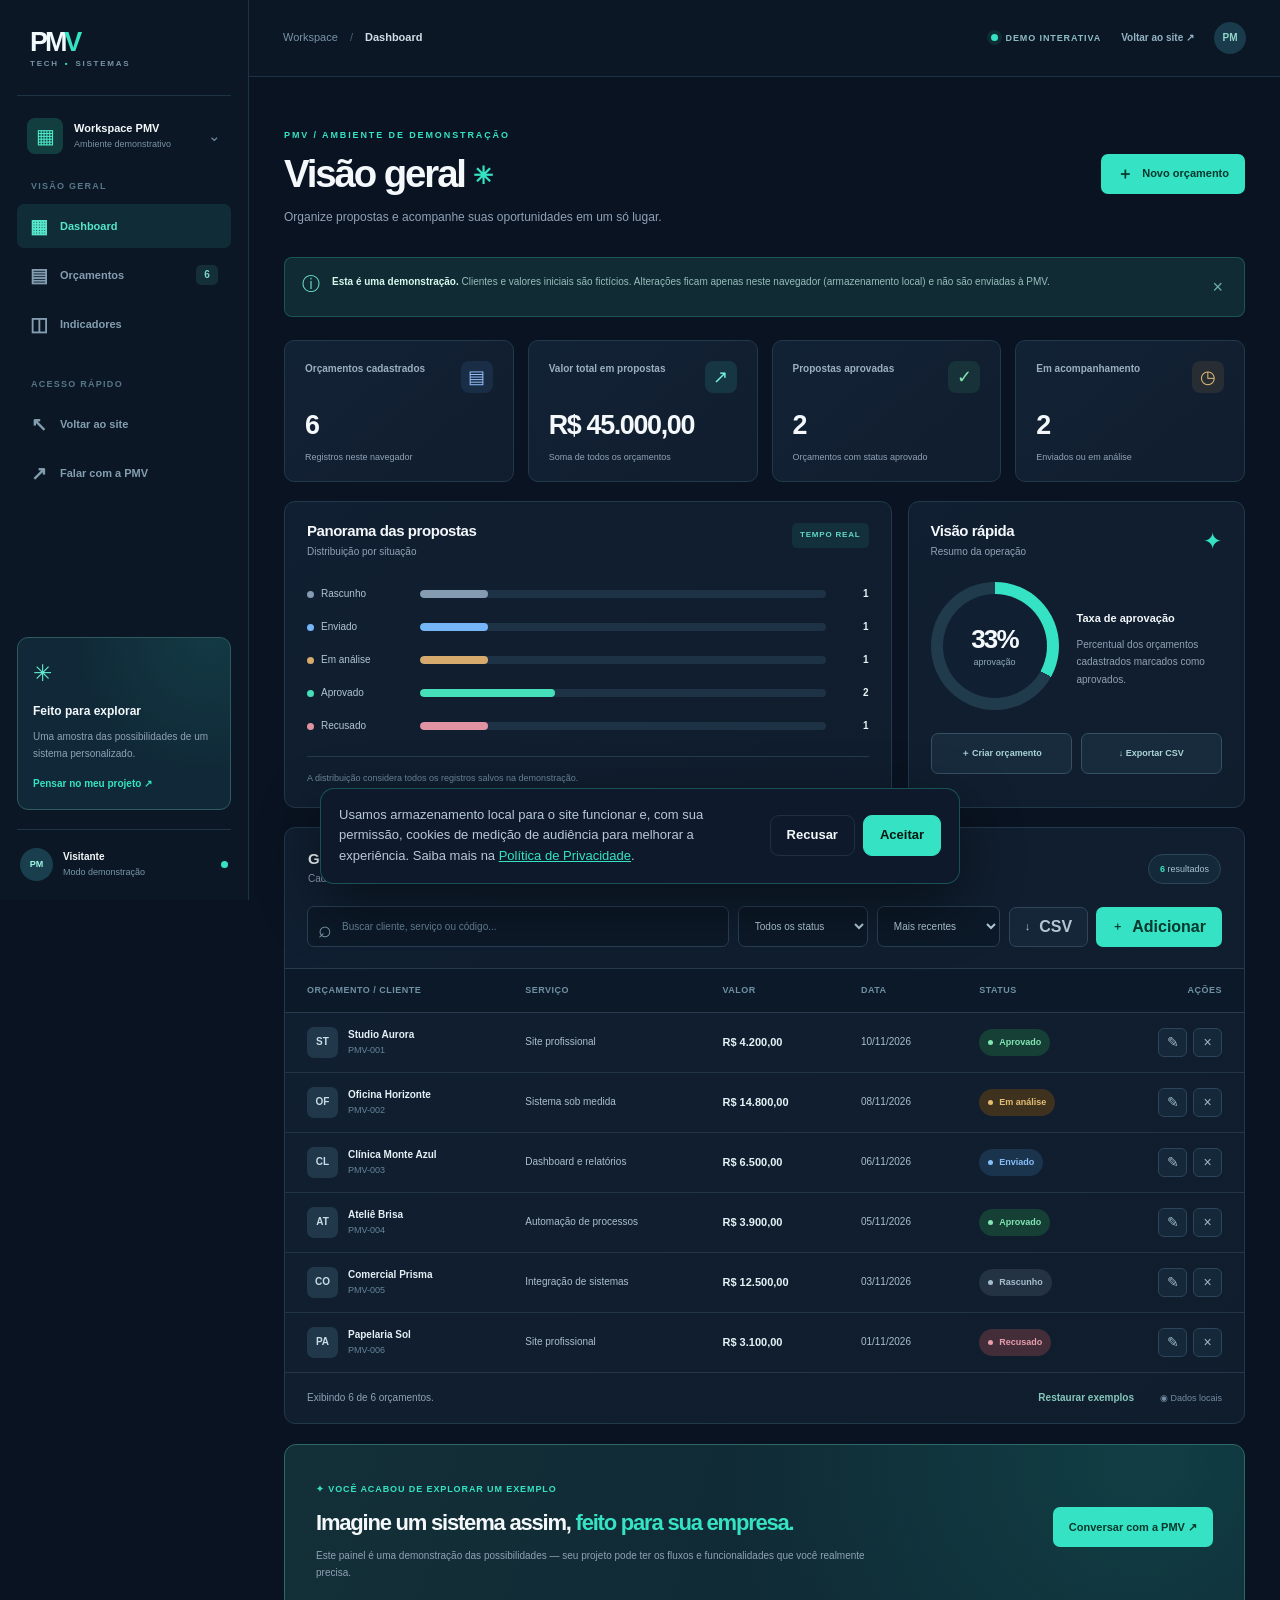
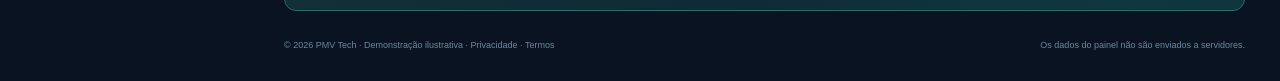
==== commit 22b90623: "feat: site novo da PMV — animações cinematográficas, páginas legais, SEO e demo de agenda Traz a ver" ====
--- a/demonstracao.html
+++ b/demonstracao.html
@@ -1,10 +1,10 @@
-<!doctype html><html lang="pt-BR"><head><meta charset="utf-8"><meta name="viewport" content="width=device-width,initial-scale=1"><meta name="theme-color" content="#07101b"><meta name="description" content="Demonstração interativa de painel de orçamentos da PMV Tech. Cadastre propostas fictícias, filtre, edite e acompanhe indicadores diretamente no seu navegador."><title>Demonstração de Orçamentos | PMV Tech</title><link rel="icon" href="assets/favicon.svg" type="image/svg+xml"><link rel="stylesheet" href="styles.css"><link rel="stylesheet" href="demo.css"><script src="demo.js" defer></script></head>
+<!doctype html><html lang="pt-BR"><head><meta charset="utf-8"><meta name="viewport" content="width=device-width,initial-scale=1"><meta name="theme-color" content="#07101b"><meta name="description" content="Demonstração interativa de painel de orçamentos da PMV Tech. Cadastre propostas fictícias, filtre, edite e acompanhe indicadores diretamente no seu navegador."><title>Demonstração de Orçamentos | PMV Tech</title><link rel="canonical" href="https://pmv-tech.github.io/Website-about-us/demonstracao.html"><meta property="og:site_name" content="PMV Sistemas"><meta property="og:locale" content="pt_BR"><meta property="og:url" content="https://pmv-tech.github.io/Website-about-us/demonstracao.html"><meta property="og:image" content="https://pmv-tech.github.io/Website-about-us/assets/og-image.jpg"><meta property="og:image:width" content="1200"><meta property="og:image:height" content="630"><meta property="og:image:alt" content="PMV Sistemas — Tecnologia que move negócios"><meta name="twitter:card" content="summary_large_image"><meta property="og:type" content="website"><meta property="og:title" content="Demonstração de Orçamentos | PMV Sistemas"><meta property="og:description" content="Teste um painel de orçamentos: cadastre propostas fictícias, filtre e acompanhe indicadores no navegador."><link rel="icon" href="assets/favicon.svg" type="image/svg+xml"><link rel="stylesheet" href="styles.css"><link rel="apple-touch-icon" href="assets/apple-touch-icon.png"><link rel="stylesheet" href="demo.css"><script src="demo.js" defer></script><script src="consent.js" defer></script></head>
 <body class="demo-body">
 <a class="skip-link" href="#painel">Ir para o painel</a>
 <div class="demo-app">
 <aside class="demo-sidebar" id="demo-sidebar" aria-label="Menu da demonstração"><div class="sidebar-brand"><a class="brand" href="index.html" aria-label="PMV Tech - voltar ao site"><span class="brand-letter">PM<span>V</span></span><span class="brand-caption">TECH<span>•</span>SISTEMAS</span></a><button class="sidebar-close" id="sidebar-close" aria-label="Fechar menu">×</button></div><div class="sidebar-workspace"><span class="workspace-logo">▦</span><div><strong>Workspace PMV</strong><small>Ambiente demonstrativo</small></div><span class="workspace-chevron">⌄</span></div>
 <div class="sidebar-label">VISÃO GERAL</div><nav class="sidebar-nav" aria-label="Navegação do painel"><a class="side-link active" href="#painel" aria-current="page"><span>▦</span> Dashboard</a><a class="side-link" href="#orcamentos"><span>▤</span> Orçamentos <span class="side-count" id="sidebar-count">0</span></a><a class="side-link" href="#insights"><span>◫</span> Indicadores</a></nav>
-<div class="sidebar-label second-label">ACESSO RÁPIDO</div><nav class="sidebar-nav" aria-label="Links externos"><a class="side-link" href="index.html"><span>↖</span> Voltar ao site</a><a class="side-link" href="https://www.instagram.com/pmv.tech/" target="_blank" rel="noopener noreferrer"><span>↗</span> Falar com a PMV</a></nav>
+<div class="sidebar-label second-label">ACESSO RÁPIDO</div><nav class="sidebar-nav" aria-label="Links externos"><a class="side-link" href="index.html"><span>↖</span> Voltar ao site</a><a class="side-link" href="https://www.instagram.com/pmv_sistemas/" target="_blank" rel="noopener noreferrer"><span>↗</span> Falar com a PMV</a></nav>
 <div class="sidebar-bottom"><div class="sidebar-notice"><span>✳</span><strong>Feito para explorar</strong><p>Uma amostra das possibilidades de um sistema personalizado.</p><a href="index.html#contato">Pensar no meu projeto ↗</a></div><div class="sidebar-footer"><span class="profile-icon">PM</span><div><strong>Visitante</strong><small>Modo demonstração</small></div><span class="online-dot"></span></div></div></aside>
 <div class="demo-scrim" id="demo-scrim" hidden></div>
 <div class="demo-main-wrap"><header class="demo-topbar"><div class="demo-top-left"><button type="button" class="sidebar-open" id="sidebar-open" aria-label="Abrir menu" aria-controls="demo-sidebar" aria-expanded="false">☰</button><span class="breadcrumb">Workspace <span>/</span> <strong>Dashboard</strong></span></div><div class="demo-top-right"><span class="demo-live"><i></i> DEMO INTERATIVA</span><a href="index.html" class="top-back">Voltar ao site ↗</a><span class="top-avatar">PM</span></div></header>
@@ -16,7 +16,7 @@
 <div class="table-scroll"><table class="quote-table"><thead><tr><th>ORÇAMENTO / CLIENTE</th><th>SERVIÇO</th><th>VALOR</th><th>DATA</th><th>STATUS</th><th class="actions-col">AÇÕES</th></tr></thead><tbody id="quote-table-body"></tbody></table></div>
 <div class="empty-state" id="empty-state" hidden><span class="empty-icon">⌕</span><h3>Nenhum orçamento encontrado</h3><p>Tente outra pesquisa, ajuste o filtro ou cadastre um novo orçamento.</p><button type="button" id="empty-reset" class="demo-btn demo-btn-subtle">Limpar filtros</button></div><div class="table-bottom"><p>Exibindo <span id="visible-count">0</span> de <span id="total-count">0</span> orçamentos.</p><div class="table-bottom-right"><button type="button" class="text-reset" id="reset-demo">Restaurar exemplos</button><span class="storage-mark">◉ Dados locais</span></div></div></section>
 <div class="demo-final-cta"><div><span>✦ VOCÊ ACABOU DE EXPLORAR UM EXEMPLO</span><h2>Imagine um sistema assim, <em>feito para sua empresa.</em></h2><p>Este painel é uma demonstração das possibilidades — seu projeto pode ter os fluxos e funcionalidades que você realmente precisa.</p></div><a href="index.html#contato" class="demo-btn demo-btn-primary">Conversar com a PMV ↗</a></div>
-<footer class="demo-footer"><span>© <span id="demo-year">2026</span> PMV Tech · Demonstração ilustrativa</span><span>Os dados do painel não são enviados a servidores.</span></footer></main></div></div>
+<footer class="demo-footer"><span>© <span id="demo-year">2026</span> PMV Tech · Demonstração ilustrativa · <a href="privacidade.html">Privacidade</a> · <a href="termos.html">Termos</a></span><span>Os dados do painel não são enviados a servidores.</span></footer></main></div></div>
 <div id="quote-modal" class="modal-overlay" hidden><div class="quote-modal" role="dialog" aria-modal="true" aria-labelledby="modal-title" tabindex="-1"><div class="modal-top"><div><span>PMV TECH · ORÇAMENTOS</span><h2 id="modal-title">Novo orçamento</h2></div><button type="button" class="modal-close" id="modal-close" aria-label="Fechar formulário">×</button></div><form id="quote-form"><input type="hidden" id="quote-id"><div class="modal-fields"><label>Nome do cliente <span>*</span><input id="quote-client" type="text" maxlength="100" placeholder="Ex.: Empresa Horizonte" required></label><label>Serviço <span>*</span><select id="quote-service" required><option value="">Selecione</option><option>Sistema sob medida</option><option>Site profissional</option><option>Automação de processos</option><option>Dashboard e relatórios</option><option>Integração de sistemas</option><option>Outro serviço</option></select></label><label>Valor (R$) <span>*</span><input id="quote-value" type="number" min="0.01" max="999999999" step="0.01" placeholder="Ex.: 3500.00" required></label><label>Data <span>*</span><input id="quote-date" type="date" required></label><label>Status <span>*</span><select id="quote-status" required><option>Rascunho</option><option>Enviado</option><option>Em análise</option><option>Aprovado</option><option>Recusado</option></select></label><label class="notes-field">Observações <small>(opcional)</small><textarea id="quote-notes" rows="3" maxlength="600" placeholder="Detalhes importantes deste orçamento..."></textarea></label></div><div class="modal-footer"><button class="demo-btn demo-btn-subtle" type="button" id="modal-cancel">Cancelar</button><button class="demo-btn demo-btn-primary" type="submit" id="modal-save">Salvar orçamento</button></div></form></div></div>
 <div class="toast" id="toast" role="status" aria-live="polite"></div>
 </body></html>
--- a/styles.css
+++ b/styles.css
@@ -1,13 +1,13 @@
 :root{--bg:#070d18;--bg-2:#091322;--surface:#0c1727;--surface-2:#101e30;--white:#f4f8fb;--muted:#91a2b7;--soft:#b8c8d8;--border:rgba(156,190,221,.125);--teal:#35e3c4;--teal-d:#16a88f;--blue:#68a8ff;--max:1200px;--shadow:0 36px 100px rgba(0,0,0,.35)}
 *,*::before,*::after{box-sizing:border-box}html{scroll-behavior:smooth;scroll-padding-top:95px}body{margin:0;min-width:320px;background:var(--bg);color:var(--white);font-family:'DM Sans',Arial,sans-serif;line-height:1.6;-webkit-font-smoothing:antialiased}body.no-scroll{overflow:hidden}a{color:inherit;text-decoration:none}button,input,select,textarea{font:inherit}button{cursor:pointer}a,button,input,select,textarea,summary{outline-offset:4px}::selection{background:#16a88f;color:#001d1b}img,svg{max-width:100%}svg{display:block}h1,h2,h3,h4,p{margin:0}h1,h2,h3{font-family:'Manrope','DM Sans',sans-serif;letter-spacing:-.055em}h2{font-size:clamp(2.4rem,4.1vw,4.3rem);font-weight:800;line-height:1.12}h3{font-size:1.25rem;line-height:1.32}p{color:var(--muted)}.container{width:min(var(--max),calc(100% - 64px));margin-inline:auto}.section{position:relative}.skip-link{position:absolute;top:-100px;left:16px;z-index:999;background:var(--teal);color:#031710;padding:10px 16px;border-radius:8px}.skip-link:focus{top:8px}.ambient{position:absolute;border-radius:50%;filter:blur(95px);pointer-events:none;z-index:0}.ambient-a{width:360px;height:360px;background:rgba(25,108,129,.1);top:-190px;left:30%}.ambient-b{width:420px;height:600px;background:rgba(12,76,140,.095);top:320px;right:-230px}.gradient-text{background:linear-gradient(106deg,#73f1d8 5%,#39d7c2 43%,#7aaefa 96%);-webkit-background-clip:text;background-clip:text;color:transparent}.overline{display:inline-block;color:var(--teal);font-weight:800;font-size:11px;letter-spacing:.21em;margin-bottom:24px}.heading-muted{color:#7e93aa}.reveal{opacity:0;transform:translateY(24px);transition:opacity .7s ease,transform .7s cubic-bezier(.2,.7,.2,1)}.reveal.is-visible{opacity:1;transform:none}.btn{display:inline-flex;align-items:center;justify-content:center;gap:23px;min-height:54px;padding:0 24px;border-radius:10px;border:1px solid transparent;font-weight:800;font-size:13px;white-space:nowrap;transition:transform .2s,border-color .2s,background .2s,box-shadow .2s}.btn:hover{transform:translateY(-3px)}.btn span{font-size:20px;font-weight:500;line-height:1}.btn-primary{background:var(--teal);color:#02231e;box-shadow:0 8px 30px rgba(43,222,187,.15)}.btn-primary:hover{background:#7ef0d8;box-shadow:0 14px 38px rgba(43,222,187,.25)}.btn-outline{border-color:rgba(175,206,225,.25);background:rgba(255,255,255,.035);color:var(--white)}.btn-outline:hover{border-color:var(--teal);background:rgba(53,227,196,.08)}.text-link{color:var(--teal);font-size:13px;font-weight:800}.site-header{height:84px;display:flex;align-items:center;position:relative;z-index:50;border-bottom:1px solid rgba(184,206,229,.07);background:rgba(7,13,24,.83);backdrop-filter:blur(20px);-webkit-backdrop-filter:blur(20px);position:sticky;top:0}.header-inner{display:flex;align-items:center;justify-content:space-between;gap:30px;height:100%}.brand{display:flex;flex-direction:column;align-items:flex-start;justify-content:center;flex:0 0 auto;line-height:1}.brand-letter{font-family:'Manrope',sans-serif;font-size:29px;font-weight:800;letter-spacing:-.115em;color:#f0f9fb}.brand-letter span{color:var(--teal);margin-right:.12em}.brand-caption{display:flex;align-items:center;gap:6px;margin-top:4px;color:#7993a6;font-size:8px;font-weight:800;letter-spacing:.22em}.brand-caption span{color:var(--teal)}.primary-nav{display:flex;align-items:center;gap:29px;margin-left:auto}.primary-nav>a{font-size:12px;font-weight:700;color:#acbfd0;transition:color .2s}.primary-nav>a:hover,.primary-nav>a:focus-visible{color:var(--teal)}.header-cta{height:41px;padding:0 16px;display:flex;align-items:center;gap:23px;border:1px solid rgba(53,227,196,.35);border-radius:8px;color:var(--teal);font-weight:800;font-size:11px;white-space:nowrap;transition:background .2s}.header-cta:hover{background:rgba(53,227,196,.1)}.header-cta span{font-size:17px}.menu-toggle,.nav-mobile-contact{display:none!important}
 /* HERO */
-.hero{overflow:hidden;padding-top:103px;background:radial-gradient(ellipse 47% 66% at 77% 45%,rgba(15,90,122,.16),transparent 80%),radial-gradient(ellipse 46% 43% at 12% 23%,rgba(22,90,133,.07),transparent 78%)}.hero:before{content:'';position:absolute;top:0;right:0;width:58%;height:650px;background-image:linear-gradient(rgba(96,148,191,.052) 1px,transparent 1px),linear-gradient(90deg,rgba(96,148,191,.052) 1px,transparent 1px);background-size:38px 38px;mask-image:linear-gradient(90deg,transparent,black 40%,transparent 99%);pointer-events:none}.hero-layout{position:relative;display:grid;grid-template-columns:minmax(0,1fr) minmax(0,1.13fr);align-items:center;gap:52px;min-height:620px;padding-bottom:100px}.hero-copy{position:relative;z-index:5;padding-bottom:32px}.eyebrow{display:inline-flex;align-items:center;gap:10px;color:#a7d8d8;font-size:10px;font-weight:800;letter-spacing:.145em;background:rgba(46,215,194,.055);padding:11px 14px;border:1px solid rgba(53,227,196,.18);border-radius:100px;white-space:nowrap;margin-bottom:26px}.pulse{position:relative;display:inline-block;width:7px;height:7px;background:var(--teal);border-radius:50%;box-shadow:0 0 0 5px rgba(53,227,196,.1)}.hero h1{font-size:clamp(3rem,4.35vw,4.55rem);font-weight:800;line-height:1.105;max-width:620px}.hero-description{margin-top:24px;font-size:15px;line-height:1.85;max-width:507px;color:#9bb0c2}.hero-actions{display:flex;flex-wrap:wrap;gap:12px;margin-top:33px}.hero-proof{display:flex;align-items:center;flex-wrap:wrap;gap:11px;margin-top:48px;color:#7f94a8;font-size:10px;font-weight:700}.hero-proof-line{display:inline-block;width:19px;height:1px;background:var(--teal)}.dot-divider{width:3px;height:3px;background:#4b7185;border-radius:50%}.hero-visual{min-width:0;position:relative;padding:45px 0 30px 14px;perspective:1200px}.product-shell{width:100%;border:1px solid rgba(116,177,191,.25);background:#0b1625;border-radius:15px;overflow:hidden;box-shadow:0 45px 100px rgba(0,0,0,.6),0 0 0 10px rgba(255,255,255,.014),0 0 110px rgba(36,201,172,.045);position:relative;transform:rotateY(-6deg) rotateX(2.5deg);transform-origin:center;transition:transform .65s}.hero-visual:hover .product-shell{transform:rotateY(0deg) rotateX(0deg)}.product-top{display:flex;align-items:center;justify-content:space-between;height:55px;padding:0 18px;border-bottom:1px solid #1c2e40;background:#101d2c}.product-brand{display:flex;align-items:center;gap:17px;color:#a9bcc9;font-size:10px;font-weight:800}.pmv-mini{color:white;font-size:17px;letter-spacing:-.15em}.pmv-mini span{color:var(--teal)}.muted-slash{color:#4d6278}.product-controls{display:flex;align-items:center;gap:12px}.mini-search{width:115px;height:27px;border-radius:5px;background:#15273a;border:1px solid #26394a;color:#6f8ca0;display:flex;gap:7px;align-items:center;padding:0 9px;font-size:15px}.mini-search span{font-size:9px}.mini-avatar{width:26px;height:26px;border-radius:50%;background:#20465a;color:#8debd8;font-size:8px;font-weight:800;display:grid;place-items:center}.product-main{display:grid;grid-template-columns:46px 1fr}.product-side{display:flex;flex-direction:column;align-items:center;gap:11px;padding-top:17px;background:#0d1928;border-right:1px solid #1a2d40}.side-icon{width:30px;height:30px;display:grid;place-items:center;font-size:15px;color:#5c7890;border-radius:5px}.side-icon.active{background:rgba(47,217,187,.12);color:var(--teal)}.product-body{padding:23px 23px 17px;min-width:0;background:radial-gradient(circle at 78% 0,rgba(35,99,105,.09),transparent 55%)}.product-heading{display:flex;align-items:center;justify-content:space-between;gap:14px}.product-heading>div{display:flex;flex-direction:column;gap:6px}.product-heading small{font-size:8px;font-weight:800;letter-spacing:.17em;color:#6f9caa}.product-heading strong{font-family:'Manrope',sans-serif;font-size:17px;letter-spacing:-.035em}.product-period{font-size:9px;font-weight:700;color:#91aab9;padding:7px 10px;border:1px solid #2c3e50;border-radius:6px;white-space:nowrap}.product-period b{padding-left:10px}.mini-metrics{display:grid;grid-template-columns:repeat(3,minmax(0,1fr));gap:9px;margin-top:20px}.mini-metric{display:flex;flex-direction:column;align-items:flex-start;min-height:105px;padding:13px 13px 10px;background:#111e30;border:1px solid #26374a;border-radius:7px}.mini-metric small{font-size:9px;color:#8a9eaf}.mini-metric strong{font-family:'Manrope',sans-serif;font-size:25px;font-weight:800;line-height:1.6;letter-spacing:-.05em}.mini-positive,.mini-neutral{color:#6edac2;font-size:8px;font-weight:700}.mini-neutral{color:#cfb875}.mini-chart-card{margin-top:10px;background:#111e30;border:1px solid #26374a;border-radius:7px;padding:13px 14px 12px}.mini-chart-title{display:flex;justify-content:space-between;align-items:flex-start;gap:10px}.mini-chart-title>div{display:flex;flex-direction:column;gap:3px}.mini-chart-title strong{font-size:10px}.mini-chart-title span{color:#7d91a6;font-size:8px}.chart-legend{display:flex;align-items:center;gap:5px;white-space:nowrap}.chart-legend i{width:6px;height:6px;border-radius:50%;background:var(--teal)}.hero-chart{width:100%;height:132px;margin-top:9px}.chart-days{display:flex;justify-content:space-between;color:#6e879b;font-size:7px;font-weight:800;letter-spacing:.08em}.mini-table{margin-top:10px;border:1px solid #26374a;border-radius:7px;padding:12px 14px 7px;background:#111e30}.mini-table-head{display:flex;justify-content:space-between;font-size:9px;margin-bottom:9px}.mini-table-head>span{color:var(--teal);font-size:8px}.mini-row{display:flex;align-items:center;gap:10px;padding:7px 0;border-top:1px solid #243347}.mini-row-icon{width:27px;height:27px;border-radius:5px;background:#153e3c;color:var(--teal);display:grid;place-items:center;font-size:13px}.mini-row-icon.blue{color:#8ebbf9;background:#203449}.mini-row-main{font-size:9px;font-weight:800;flex:1}.mini-row-main small{display:block;font-size:8px;color:#798da3;font-weight:500}.status-chip{font-size:8px;padding:3px 6px;border-radius:100px}.status-chip.green{background:#113f39;color:#80d8bc}.status-chip.gold{background:#3e321e;color:#d9b86d}.floating-square{position:absolute;width:60px;height:60px;border:1px solid rgba(51,226,194,.12);transform:rotate(25deg);pointer-events:none}.floating-square-a{top:10px;right:-18px}.floating-square-b{bottom:-8px;left:-35px;width:93px;height:93px;transform:rotate(40deg)}.hero-float{display:flex;align-items:center;gap:10px;position:absolute;z-index:3;background:rgba(17,32,48,.95);border:1px solid rgba(85,158,171,.32);border-radius:9px;padding:10px 14px;box-shadow:0 18px 36px rgba(0,0,0,.28)}.hero-float-top{top:8px;right:-25px}.hero-float-bottom{bottom:2px;left:-35px}.hero-float strong{display:block;font-size:10px;white-space:nowrap}.hero-float small{font-size:8px;color:#87a7b1}.float-glyph{font-size:19px;color:var(--teal);display:grid;place-items:center;width:29px;height:29px;background:rgba(53,227,196,.1);border-radius:7px}.float-glyph.arrow{color:#9ac3ff;background:rgba(94,158,252,.1)}.hero-bottom{position:relative;display:flex;align-items:center;gap:16px;min-height:84px;border-top:1px solid var(--border);font-size:10px;letter-spacing:.11em;font-weight:800;color:#60798f}.hero-bottom>i{width:3px;height:3px;background:#406c79;border-radius:50%}.hero-bottom-scroll{margin-left:auto;display:flex;align-items:center;gap:20px;color:#8ba1b1}.hero-bottom-scroll span{font-size:9px}
+.hero{overflow:hidden;padding-top:103px;background:radial-gradient(ellipse 47% 66% at 77% 45%,rgba(15,90,122,.16),transparent 80%),radial-gradient(ellipse 46% 43% at 12% 23%,rgba(22,90,133,.07),transparent 78%)}.hero:before{content:'';position:absolute;top:0;right:0;width:58%;height:650px;background-image:linear-gradient(rgba(96,148,191,.052) 1px,transparent 1px),linear-gradient(90deg,rgba(96,148,191,.052) 1px,transparent 1px);background-size:38px 38px;mask-image:linear-gradient(90deg,transparent,black 40%,transparent 99%);pointer-events:none}.hero-layout{position:relative;display:grid;grid-template-columns:minmax(0,1fr) minmax(0,1.13fr);align-items:center;gap:52px;min-height:620px;padding-bottom:100px}.hero-copy{position:relative;z-index:5;padding-bottom:32px}.eyebrow{display:inline-flex;align-items:center;gap:10px;color:#a7d8d8;font-size:10px;font-weight:800;letter-spacing:.145em;background:rgba(46,215,194,.055);padding:11px 14px;border:1px solid rgba(53,227,196,.18);border-radius:100px;white-space:nowrap;margin-bottom:26px}.pulse{position:relative;display:inline-block;width:7px;height:7px;background:var(--teal);border-radius:50%;box-shadow:0 0 0 5px rgba(53,227,196,.1)}.hero h1{font-size:clamp(3rem,4.35vw,4.55rem);font-weight:800;line-height:1.105;max-width:620px}.hero-description{margin-top:24px;font-size:15px;line-height:1.85;max-width:507px;color:#9bb0c2}.hero-actions{display:flex;flex-wrap:wrap;gap:12px;margin-top:33px}.hero-proof{display:flex;align-items:center;flex-wrap:wrap;gap:11px;margin-top:48px;color:#7f94a8;font-size:10px;font-weight:700}.hero-proof-line{display:inline-block;width:19px;height:1px;background:var(--teal)}.dot-divider{width:3px;height:3px;background:#4b7185;border-radius:50%}.hero-visual{min-width:0;position:relative;padding:45px 0 30px 14px;perspective:1200px}.product-shell{width:100%;border:1px solid rgba(116,177,191,.25);background:#0b1625;border-radius:15px;overflow:hidden;box-shadow:0 45px 100px rgba(0,0,0,.6),0 0 0 10px rgba(255,255,255,.014),0 0 110px rgba(36,201,172,.045);position:relative;transform:rotateY(-6deg) rotateX(2.5deg);transform-origin:center;transition:transform .65s}.hero-visual:hover .product-shell{transform:rotateY(0deg) rotateX(0deg)}.product-top{display:flex;align-items:center;justify-content:space-between;height:55px;padding:0 18px;border-bottom:1px solid #1c2e40;background:#101d2c}.product-brand{display:flex;align-items:center;gap:17px;color:#a9bcc9;font-size:10px;font-weight:800}.pmv-mini{color:white;font-size:17px;letter-spacing:-.15em}.pmv-mini span{color:var(--teal)}.muted-slash{color:#4d6278}.product-controls{display:flex;align-items:center;gap:12px}.mini-search{width:115px;height:27px;border-radius:5px;background:#15273a;border:1px solid #26394a;color:#6f8ca0;display:flex;gap:7px;align-items:center;padding:0 9px;font-size:15px}.mini-search span{font-size:9px}.mini-avatar{width:26px;height:26px;border-radius:50%;background:#20465a;color:#8debd8;font-size:8px;font-weight:800;display:grid;place-items:center}.product-main{display:grid;grid-template-columns:46px 1fr}.product-side{display:flex;flex-direction:column;align-items:center;gap:11px;padding-top:17px;background:#0d1928;border-right:1px solid #1a2d40}.side-icon{width:30px;height:30px;display:grid;place-items:center;font-size:15px;color:#5c7890;border-radius:5px}.side-icon.active{background:rgba(47,217,187,.12);color:var(--teal)}.product-body{padding:23px 23px 17px;min-width:0;background:radial-gradient(circle at 78% 0,rgba(35,99,105,.09),transparent 55%)}.product-heading{display:flex;align-items:center;justify-content:space-between;gap:14px}.product-heading>div{display:flex;flex-direction:column;gap:6px}.product-heading small{font-size:8px;font-weight:800;letter-spacing:.17em;color:#6f9caa}.product-heading strong{font-family:'Manrope',sans-serif;font-size:17px;letter-spacing:-.035em}.product-period{font-size:9px;font-weight:700;color:#91aab9;padding:7px 10px;border:1px solid #2c3e50;border-radius:6px;white-space:nowrap}.product-period b{padding-left:10px}.mini-metrics{display:grid;grid-template-columns:repeat(3,minmax(0,1fr));gap:9px;margin-top:20px}.mini-metric{display:flex;flex-direction:column;align-items:flex-start;min-height:105px;padding:13px 13px 10px;background:#111e30;border:1px solid #26374a;border-radius:7px}.mini-metric small{font-size:9px;color:#8a9eaf}.mini-metric strong{font-family:'Manrope',sans-serif;font-size:25px;font-weight:800;line-height:1.6;letter-spacing:-.05em}.mini-positive,.mini-neutral{color:#6edac2;font-size:8px;font-weight:700}.mini-neutral{color:#cfb875}.mini-chart-card{margin-top:10px;background:#111e30;border:1px solid #26374a;border-radius:7px;padding:13px 14px 12px}.mini-chart-title{display:flex;justify-content:space-between;align-items:flex-start;gap:10px}.mini-chart-title>div{display:flex;flex-direction:column;gap:3px}.mini-chart-title strong{font-size:10px}.mini-chart-title span{color:#7d91a6;font-size:8px}.chart-legend{display:flex;align-items:center;gap:5px;white-space:nowrap}.chart-legend i{width:6px;height:6px;border-radius:50%;background:var(--teal)}.hero-chart{width:100%;height:132px;margin-top:9px}.chart-days{display:flex;justify-content:space-between;color:#8aa2b4;font-size:7px;font-weight:800;letter-spacing:.08em}.mini-table{margin-top:10px;border:1px solid #26374a;border-radius:7px;padding:12px 14px 7px;background:#111e30}.mini-table-head{display:flex;justify-content:space-between;font-size:9px;margin-bottom:9px}.mini-table-head>span{color:var(--teal);font-size:8px}.mini-row{display:flex;align-items:center;gap:10px;padding:7px 0;border-top:1px solid #243347}.mini-row-icon{width:27px;height:27px;border-radius:5px;background:#153e3c;color:var(--teal);display:grid;place-items:center;font-size:13px}.mini-row-icon.blue{color:#8ebbf9;background:#203449}.mini-row-main{font-size:9px;font-weight:800;flex:1}.mini-row-main small{display:block;font-size:8px;color:#798da3;font-weight:500}.status-chip{font-size:8px;padding:3px 6px;border-radius:100px}.status-chip.green{background:#113f39;color:#80d8bc}.status-chip.gold{background:#3e321e;color:#d9b86d}.floating-square{position:absolute;width:60px;height:60px;border:1px solid rgba(51,226,194,.12);transform:rotate(25deg);pointer-events:none}.floating-square-a{top:10px;right:-18px}.floating-square-b{bottom:-8px;left:-35px;width:93px;height:93px;transform:rotate(40deg)}.hero-float{display:flex;align-items:center;gap:10px;position:absolute;z-index:3;background:rgba(17,32,48,.95);border:1px solid rgba(85,158,171,.32);border-radius:9px;padding:10px 14px;box-shadow:0 18px 36px rgba(0,0,0,.28)}.hero-float-top{top:8px;right:-25px}.hero-float-bottom{bottom:2px;left:-35px}.hero-float strong{display:block;font-size:10px;white-space:nowrap}.hero-float small{font-size:8px;color:#87a7b1}.float-glyph{font-size:19px;color:var(--teal);display:grid;place-items:center;width:29px;height:29px;background:rgba(53,227,196,.1);border-radius:7px}.float-glyph.arrow{color:#9ac3ff;background:rgba(94,158,252,.1)}.hero-bottom{position:relative;display:flex;align-items:center;gap:16px;min-height:84px;border-top:1px solid var(--border);font-size:10px;letter-spacing:.11em;font-weight:800;color:#8199ad}.hero-bottom>i{width:3px;height:3px;background:#406c79;border-radius:50%}.hero-bottom-scroll{margin-left:auto;display:flex;align-items:center;gap:20px;color:#8ba1b1}.hero-bottom-scroll span{font-size:9px}
 /* SERVICES */
-.feature-section{padding:125px 0;background:linear-gradient(180deg,#08101d,#0a1423)}.section-heading{display:flex;justify-content:space-between;align-items:end;gap:60px;margin-bottom:49px}.section-sidecopy{max-width:365px;font-size:14px;line-height:1.9;margin-bottom:5px}.service-grid{display:grid;grid-template-columns:1.25fr 1fr 1fr;gap:15px}.service-card{position:relative;min-height:263px;padding:28px;border:1px solid var(--border);border-radius:14px;background:#0e1a2b;overflow:hidden;transition:border-color .2s,transform .25s}.service-card:hover{border-color:rgba(53,227,196,.35);transform:translateY(-4px)}.service-featured{grid-row:span 2;min-height:542px;background:radial-gradient(circle at 70% 100%,rgba(15,179,149,.16),transparent 56%),linear-gradient(130deg,#11293a,#0d1e31 65%)}.service-icon{display:grid;place-items:center;width:45px;height:45px;font-size:23px;color:#8de9dc;background:#163b43;border:1px solid rgba(54,219,196,.15);border-radius:10px;margin-bottom:29px}.service-icon.icon-highlight{width:51px;height:51px;font-size:25px}.service-number{position:absolute;top:39px;right:27px;font-size:8px;letter-spacing:.13em;color:#5c7c90;font-weight:800}.service-card h3{font-size:22px;letter-spacing:-.04em}.service-card p{font-size:12px;line-height:1.9;margin-top:12px;max-width:330px}.service-featured h3{font-size:30px;max-width:240px}.service-featured p{font-size:13px}.service-tags{display:flex;gap:6px;margin-top:22px;flex-wrap:wrap}.service-tags span{font-size:9px;color:#a4ddd9;border:1px solid rgba(63,199,177,.18);padding:6px 9px;border-radius:6px;background:rgba(56,210,184,.065)}.service-link{position:absolute;bottom:26px;right:27px;width:30px;height:30px;display:grid;place-items:center;border:1px solid rgba(138,182,195,.26);border-radius:8px;color:var(--teal);font-size:18px;transition:background .2s}.service-link:hover{background:rgba(53,227,196,.13)}.service-featured .service-link{bottom:29px}.service-decoration{position:absolute;bottom:-18px;left:32px;right:60px;height:183px;border:1px solid rgba(83,182,187,.19);border-radius:14px 14px 0 0;background:rgba(7,23,33,.62);box-shadow:0 0 60px rgba(25,169,153,.085);overflow:hidden;transform:rotate(-5deg);transform-origin:bottom left}.deco-window{padding:16px 19px}.deco-window>span{display:inline-block;background:#3c5f67;width:5px;height:5px;margin-right:5px;border-radius:50%}.deco-window>span:first-child{background:var(--teal)}.deco-bars{height:115px;display:flex;align-items:end;gap:13px;padding:17px 15px;border-top:1px solid #26404c;margin-top:9px}.deco-bars i{flex:1;border-radius:4px 4px 0 0;background:linear-gradient(0deg,rgba(49,226,195,.13),rgba(49,226,195,.77))}.deco-bars i:nth-child(1){height:48%}.deco-bars i:nth-child(2){height:67%}.deco-bars i:nth-child(3){height:57%}.deco-bars i:nth-child(4){height:94%}
+.feature-section{padding:125px 0;background:linear-gradient(180deg,#08101d,#0a1423)}.section-heading{display:flex;justify-content:space-between;align-items:end;gap:60px;margin-bottom:49px}.section-sidecopy{max-width:365px;font-size:14px;line-height:1.9;margin-bottom:5px}.service-grid{display:grid;grid-template-columns:1.25fr 1fr 1fr;gap:15px}.service-card{position:relative;min-height:263px;padding:28px;border:1px solid var(--border);border-radius:14px;background:#0e1a2b;overflow:hidden;transition:border-color .2s,transform .25s}.service-card:hover{border-color:rgba(53,227,196,.35);transform:translateY(-4px)}.service-featured{grid-row:span 2;min-height:542px;background:radial-gradient(circle at 70% 100%,rgba(15,179,149,.16),transparent 56%),linear-gradient(130deg,#11293a,#0d1e31 65%)}.service-icon{display:grid;place-items:center;width:45px;height:45px;font-size:23px;color:#8de9dc;background:#163b43;border:1px solid rgba(54,219,196,.15);border-radius:10px;margin-bottom:29px}.service-icon.icon-highlight{width:51px;height:51px;font-size:25px}.service-number{position:absolute;top:39px;right:27px;font-size:8px;letter-spacing:.13em;color:#86a2b5;font-weight:800}.service-card h3{font-size:22px;letter-spacing:-.04em}.service-card p{font-size:12px;line-height:1.9;margin-top:12px;max-width:330px}.service-featured h3{font-size:30px;max-width:240px}.service-featured p{font-size:13px}.service-tags{display:flex;gap:6px;margin-top:22px;flex-wrap:wrap}.service-tags span{font-size:9px;color:#a4ddd9;border:1px solid rgba(63,199,177,.18);padding:6px 9px;border-radius:6px;background:rgba(56,210,184,.065)}.service-link{position:absolute;bottom:26px;right:27px;width:30px;height:30px;display:grid;place-items:center;border:1px solid rgba(138,182,195,.26);border-radius:8px;color:var(--teal);font-size:18px;transition:background .2s}.service-link:hover{background:rgba(53,227,196,.13)}.service-featured .service-link{bottom:29px}.service-decoration{position:absolute;bottom:-18px;left:32px;right:60px;height:183px;border:1px solid rgba(83,182,187,.19);border-radius:14px 14px 0 0;background:rgba(7,23,33,.62);box-shadow:0 0 60px rgba(25,169,153,.085);overflow:hidden;transform:rotate(-5deg);transform-origin:bottom left}.deco-window{padding:16px 19px}.deco-window>span{display:inline-block;background:#3c5f67;width:5px;height:5px;margin-right:5px;border-radius:50%}.deco-window>span:first-child{background:var(--teal)}.deco-bars{height:115px;display:flex;align-items:end;gap:13px;padding:17px 15px;border-top:1px solid #26404c;margin-top:9px}.deco-bars i{flex:1;border-radius:4px 4px 0 0;background:linear-gradient(0deg,rgba(49,226,195,.13),rgba(49,226,195,.77))}.deco-bars i:nth-child(1){height:48%}.deco-bars i:nth-child(2){height:67%}.deco-bars i:nth-child(3){height:57%}.deco-bars i:nth-child(4){height:94%}
 /* DEMONSTRATION */
-.demo-section{padding:115px 0;background:#091120}.demo-grid{display:grid;grid-template-columns:minmax(0,1fr) minmax(0,1.05fr);gap:100px;align-items:center}.demo-copy h2{max-width:520px}.demo-copy>p:not(.overline){max-width:510px;font-size:14px;line-height:1.95;margin-top:25px}.check-list{padding:0;margin:30px 0 34px;list-style:none;display:grid;gap:15px}.check-list li{color:#afc2d0;font-size:12px;display:flex;align-items:center;gap:12px}.check-list li span{color:var(--teal);width:22px;height:22px;border-radius:6px;background:rgba(53,227,196,.11);display:grid;place-items:center;font-size:12px}.demo-caveat{display:block;max-width:440px;font-size:10px;line-height:1.7;color:#638298;margin-top:18px}.demo-showcase{padding:25px;background:radial-gradient(circle at 50% 44%,rgba(44,215,183,.17),transparent 60%);position:relative}.demo-showcase:before{content:'';position:absolute;inset:0;border:1px dashed rgba(83,199,194,.13);border-radius:22px}.showcase-grid{display:grid;grid-template-columns:1.05fr .95fr;grid-template-rows:230px auto;gap:13px;position:relative;transform:rotate(-2deg)}.showcase-card{overflow:hidden;border-radius:12px;border:1px solid rgba(137,185,196,.19);padding:20px}.card-dark{background:#101f31}.showcase-top{display:flex;justify-content:space-between;color:#99b6c3;font-size:11px}.triple-dots{font-size:21px;letter-spacing:2px;line-height:.5}.card-dark>strong{font-family:'Manrope',sans-serif;font-weight:800;display:block;font-size:27px;margin-top:12px;letter-spacing:-.04em}.card-dark>small{color:#7795a4;font-size:9px}.showcase-bars{display:flex;gap:9px;align-items:end;height:86px;margin-top:7px;border-bottom:1px solid #254357}.showcase-bars i{display:block;flex:1;min-width:0;border-radius:3px 3px 0 0;background:linear-gradient(0deg,#156a73,#47e2c2)}.showcase-axis{display:flex;justify-content:space-between;font-size:8px;color:#5f8297;margin-top:7px}.card-accent{background:#46e7c7;color:#06302a;display:flex;flex-direction:column;justify-content:flex-end;position:relative}.card-accent>span:not(.big-symbol){font-size:10px;font-weight:800;position:relative;z-index:1}.card-accent>strong{font-size:23px;letter-spacing:-.06em;line-height:1.1;position:relative;z-index:1}.big-symbol{font-family:'Manrope',sans-serif;position:absolute;top:6px;right:16px;font-size:62px;line-height:1}.circle-orbit{position:absolute;width:190px;height:190px;border:1px solid rgba(2,63,53,.18);border-radius:50%;top:-46px;left:-49px;box-shadow:0 0 0 25px rgba(2,63,53,.06),0 0 0 54px rgba(2,63,53,.04)}.card-wide{grid-column:1/-1;display:flex;align-items:center;gap:18px;background:#101e2d}.status-orb{display:grid;place-items:center;border-radius:9px;background:rgba(53,227,196,.12);color:var(--teal);font-size:20px;width:52px;height:52px;flex:0 0 52px}.card-wide strong{font-size:12px}.card-wide p{font-size:10px;margin-top:3px}.right-arrow{margin-left:auto;color:var(--teal);font-size:22px}
+.demo-section{padding:115px 0;background:#091120}.demo-grid{display:grid;grid-template-columns:minmax(0,1fr) minmax(0,1.05fr);gap:100px;align-items:center}.demo-copy h2{max-width:520px}.demo-copy>p:not(.overline){max-width:510px;font-size:14px;line-height:1.95;margin-top:25px}.check-list{padding:0;margin:30px 0 34px;list-style:none;display:grid;gap:15px}.check-list li{color:#afc2d0;font-size:12px;display:flex;align-items:center;gap:12px}.check-list li span{color:var(--teal);width:22px;height:22px;border-radius:6px;background:rgba(53,227,196,.11);display:grid;place-items:center;font-size:12px}.demo-caveat{display:block;max-width:440px;font-size:10px;line-height:1.7;color:#638298;margin-top:18px}.demo-showcase{padding:25px;background:radial-gradient(circle at 50% 44%,rgba(44,215,183,.17),transparent 60%);position:relative}.demo-showcase:before{content:'';position:absolute;inset:0;border:1px dashed rgba(83,199,194,.13);border-radius:22px}.showcase-grid{display:grid;grid-template-columns:1.05fr .95fr;grid-template-rows:230px auto;gap:13px;position:relative;transform:rotate(-2deg)}.showcase-card{overflow:hidden;border-radius:12px;border:1px solid rgba(137,185,196,.19);padding:20px}.card-dark{background:#101f31}.showcase-top{display:flex;justify-content:space-between;color:#99b6c3;font-size:11px}.triple-dots{font-size:21px;letter-spacing:2px;line-height:.5}.card-dark>strong{font-family:'Manrope',sans-serif;font-weight:800;display:block;font-size:27px;margin-top:12px;letter-spacing:-.04em}.card-dark>small{color:#7795a4;font-size:9px}.showcase-bars{display:flex;gap:9px;align-items:end;height:86px;margin-top:7px;border-bottom:1px solid #254357}.showcase-bars i{display:block;flex:1;min-width:0;border-radius:3px 3px 0 0;background:linear-gradient(0deg,#156a73,#47e2c2)}.showcase-axis{display:flex;justify-content:space-between;font-size:8px;color:#87a5b8;margin-top:7px}.card-accent{background:#46e7c7;color:#06302a;display:flex;flex-direction:column;justify-content:flex-end;position:relative}.card-accent>span:not(.big-symbol){font-size:10px;font-weight:800;position:relative;z-index:1}.card-accent>strong{font-size:23px;letter-spacing:-.06em;line-height:1.1;position:relative;z-index:1}.big-symbol{font-family:'Manrope',sans-serif;position:absolute;top:6px;right:16px;font-size:62px;line-height:1}.circle-orbit{position:absolute;width:190px;height:190px;border:1px solid rgba(2,63,53,.18);border-radius:50%;top:-46px;left:-49px;box-shadow:0 0 0 25px rgba(2,63,53,.06),0 0 0 54px rgba(2,63,53,.04)}.card-wide{grid-column:1/-1;display:flex;align-items:center;gap:18px;background:#101e2d}.status-orb{display:grid;place-items:center;border-radius:9px;background:rgba(53,227,196,.12);color:var(--teal);font-size:20px;width:52px;height:52px;flex:0 0 52px}.card-wide strong{font-size:12px}.card-wide p{font-size:10px;margin-top:3px}.right-arrow{margin-left:auto;color:var(--teal);font-size:22px}
 /* STEPS */
-.steps-section{padding:125px 0;background:#0b1625}.steps-grid{display:grid;grid-template-columns:repeat(4,1fr);border-top:1px solid var(--border);border-bottom:1px solid var(--border)}.step-card{position:relative;padding:31px 28px 42px 0;min-height:255px}.step-card:not(:last-child){border-right:1px solid var(--border);margin-right:26px}.step-index{font-family:'Manrope',sans-serif;font-size:36px;font-weight:800;line-height:1;letter-spacing:-.08em;color:#29465b}.step-rule{display:block;width:25px;height:2px;background:var(--teal);margin-top:20px;margin-bottom:28px}.step-card h3{font-size:18px}.step-card p{font-size:12px;line-height:1.85;margin-top:13px}
+.steps-section{padding:125px 0;background:#0b1625}.steps-grid{display:grid;grid-template-columns:repeat(4,1fr);border-top:1px solid var(--border);border-bottom:1px solid var(--border)}.step-card{position:relative;padding:31px 28px 42px 0;min-height:255px}.step-card:not(:last-child){border-right:1px solid var(--border);margin-right:26px}.step-index{font-family:'Manrope',sans-serif;font-size:36px;font-weight:800;line-height:1;letter-spacing:-.08em;color:#557a93}.step-rule{display:block;width:25px;height:2px;background:var(--teal);margin-top:20px;margin-bottom:28px}.step-card h3{font-size:18px}.step-card p{font-size:12px;line-height:1.85;margin-top:13px}
 /* ABOUT */
 .about-section{padding:125px 0;background:radial-gradient(circle at 15% 50%,rgba(15,114,127,.11),transparent 44%),#09111f}.about-grid{display:grid;grid-template-columns:.98fr 1.02fr;gap:105px;align-items:center}.about-emblem{aspect-ratio:1/1;max-width:450px;display:grid;place-items:center;position:relative;margin-inline:auto}.emblem-ring{position:absolute;border:1px solid rgba(65,215,196,.2);border-radius:50%;inset:11%}.ring-two{inset:0;border-color:rgba(65,215,196,.09);border-style:dashed;animation:slow-spin 70s linear infinite}.ring-one:before,.ring-one:after{content:'';position:absolute;width:10px;height:10px;border-radius:50%;background:var(--teal);box-shadow:0 0 24px var(--teal)}.ring-one:before{top:9%;left:16%}.ring-one:after{bottom:10%;right:12%;width:6px;height:6px;opacity:.45}.emblem-brand{font:800 clamp(4rem,8vw,7rem)/1 'Manrope',sans-serif;letter-spacing:-.14em;text-shadow:0 0 40px rgba(19,223,184,.1)}.emblem-brand span{color:var(--teal)}.emblem-tag{position:absolute;padding:9px 14px;font-size:8px;font-weight:800;letter-spacing:.18em;color:#82b8b9;border:1px solid rgba(61,178,171,.24);background:#0d1e2c;border-radius:100px}.tag-one{top:10%;right:-5%}.tag-two{bottom:16%;left:-4%}.about-copy h2{max-width:530px}.about-copy>p:not(.overline){font-size:14px;line-height:1.95;margin-top:25px;max-width:600px}.about-copy>p:not(.overline)+p{margin-top:16px}.about-values{display:grid;grid-template-columns:repeat(3,1fr);gap:15px;margin-top:37px;padding-top:25px;border-top:1px solid var(--border)}.about-values>div{display:flex;flex-direction:column;gap:5px}.about-values span{color:var(--teal);font-size:10px;font-weight:800}.about-values strong{font-family:'Manrope',sans-serif;font-size:13px}.about-values small{color:#7490a3;font-size:10px;line-height:1.5}
 /* FAQ */
@@ -28,3 +28,11 @@
 /* Balanced services mosaic on every viewport. */
 @media(min-width:901px){.service-card:nth-child(4){grid-column:2/4}}
 @media(min-width:601px) and (max-width:900px){.service-featured{grid-column:1/-1;grid-row:auto;min-height:450px}.service-card:nth-child(4){grid-column:1/-1}}
+
+.briefing-actions{display:flex;flex-wrap:wrap;gap:12px 24px}.briefing-actions a{white-space:nowrap}@media(max-width:640px){.briefing-result{flex-direction:column;align-items:flex-start}}
+/* COOKIE BANNER */
+.cookie-banner{position:fixed;left:16px;right:16px;bottom:16px;z-index:1000;max-width:640px;margin-inline:auto;display:flex;align-items:center;gap:18px;padding:16px 18px;background:#0e1a2b;border:1px solid rgba(53,227,196,.28);border-radius:14px;box-shadow:0 20px 60px rgba(0,0,0,.45)}.cookie-banner p{font-size:13px;line-height:1.6;color:var(--soft)}.cookie-banner a{color:var(--teal);text-decoration:underline}.cookie-actions{display:flex;gap:8px;flex-shrink:0}.cookie-btn{padding:9px 16px;border-radius:9px;font-size:13px;font-weight:700;border:1px solid var(--border);background:transparent;color:var(--white)}.cookie-accept{background:var(--teal);border-color:var(--teal);color:#031710}@media(max-width:560px){.cookie-banner{flex-direction:column;align-items:stretch}.cookie-actions{justify-content:flex-end}}
+/* LEGAL PAGES */
+.legal-page{max-width:780px;margin:0 auto;padding:120px 16px 80px}.legal-page h1{font-size:clamp(2rem,4vw,3rem);margin:10px 0 8px}.legal-page h2{font-size:1.35rem;letter-spacing:-.02em;margin:38px 0 10px}.legal-page p,.legal-page li{color:var(--soft);font-size:15px;line-height:1.8}.legal-page p+p{margin-top:12px}.legal-page ul{padding-left:20px}.legal-page a{color:var(--teal);text-decoration:underline}.legal-updated{color:var(--muted);font-size:13px}.legal-top{position:absolute;top:0;left:0;right:0;padding:24px 16px;max-width:780px;margin:0 auto;display:flex;justify-content:space-between;align-items:center}.legal-top a.back{color:var(--soft);font-size:14px}
+.footer-legal{display:flex;flex-wrap:wrap;gap:16px}.footer-legal a{color:var(--muted)}.footer-legal a:hover{color:var(--white)}
+.hp-field{position:absolute!important;left:-9999px;width:1px;height:1px;overflow:hidden}
